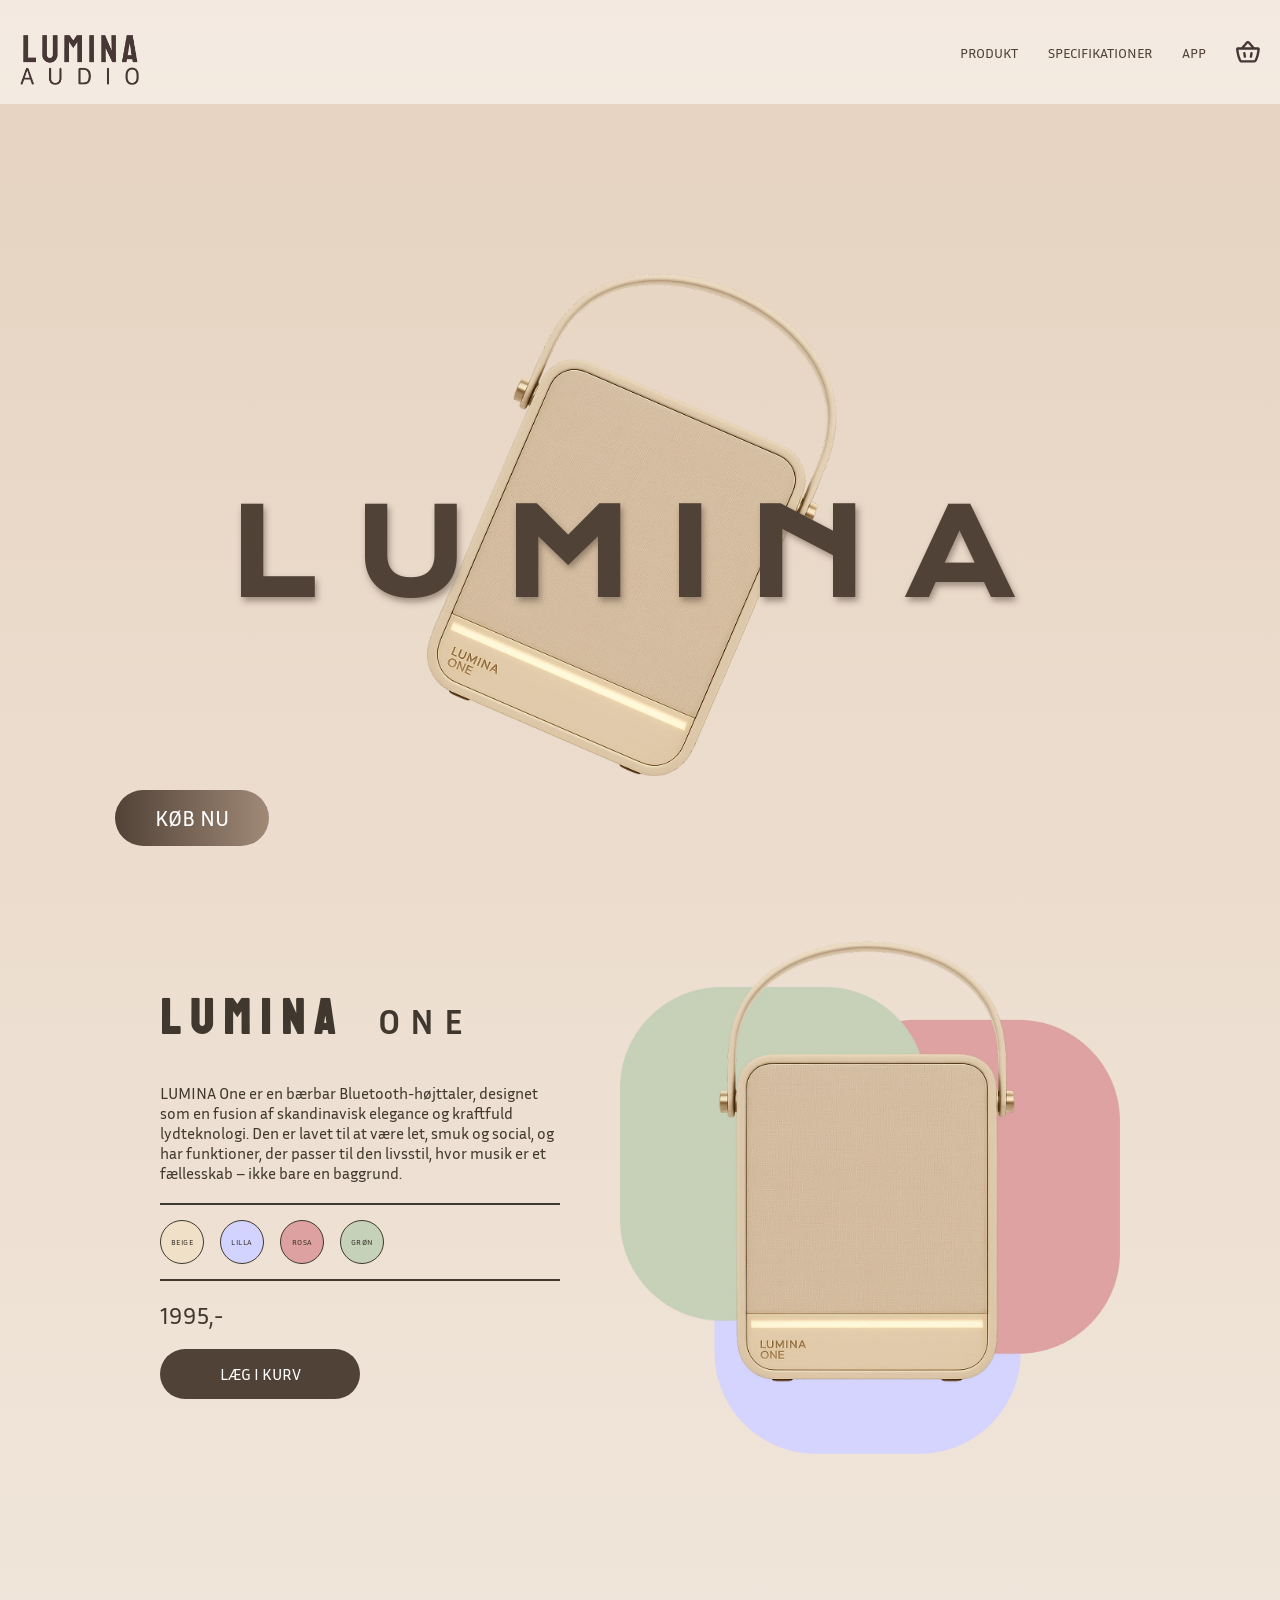
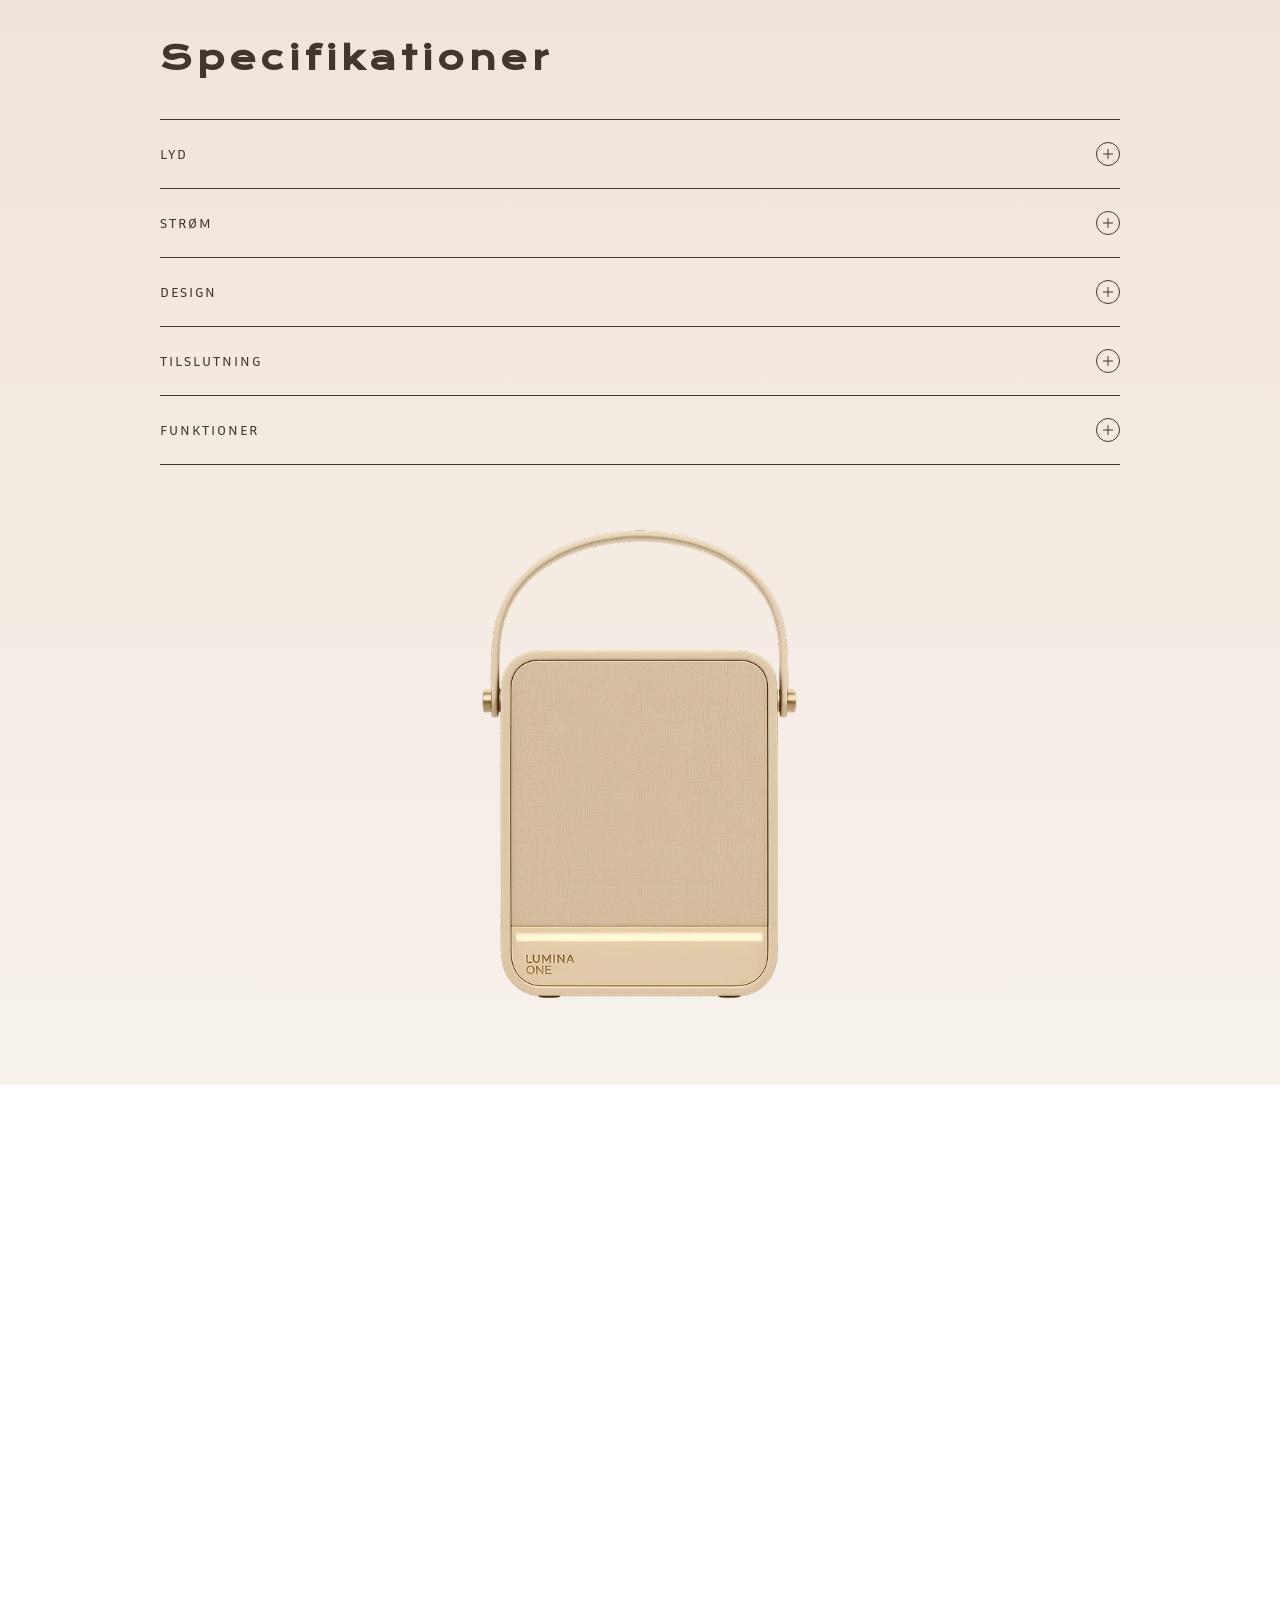
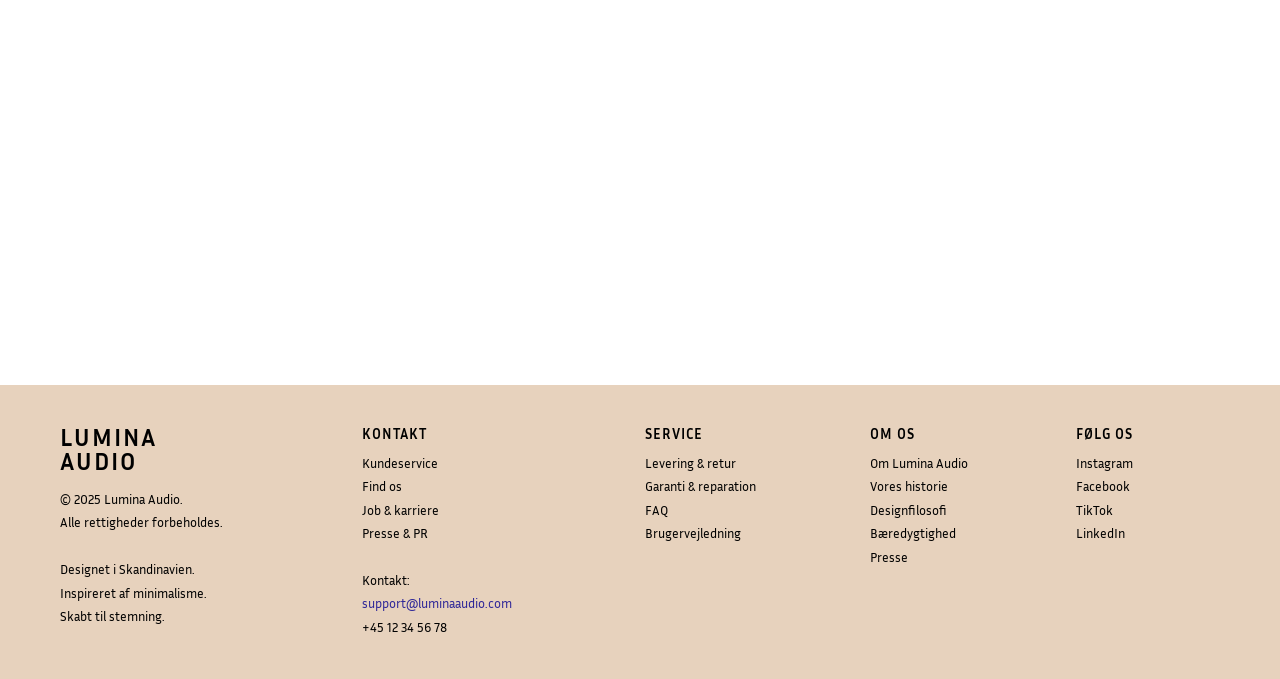
==== index.html @ e066d2d7 "JS tilføjet til specifikations siden, plus beskrivende kommentarer til felter og linjer" ====
<!doctype html>
<html lang="da">
  <head>
    <meta charset="UTF-8" />
    <meta name="viewport" content="width=device-width, initial-scale=1.0" />
    <title lang="en">Lumina Audio</title>
    <link rel="stylesheet" href="css/style.css" />
    <link rel="shortcut icon" href="img/favicon.ico" type="image/x-icon" />
  </head>
  <body>
    <!-- Hero section med navbar -->
    <section class="hero">
      <header>
        <nav class="navbar">
          <div class="logo">
            <a href="#hero"
              ><img
                src="img/lumina-logo.webp"
                alt="Lumina Audio logo"
                lang="en"
                class="logo-img"
            /></a>
          </div>

          <div class="nav-right">
            <ul class="nav-links" id="navLinks">
              <li class="nav-links-close">
                <button
                  class="close-menu"
                  id="closeMenuBtn"
                  type="button"
                  aria-label="Luk menu"
                >
                  <img src="img/back.svg" alt="" class="close-menu-icon" />
                </button>
              </li>
              <li><a href="#products">PRODUKT</a></li>
              <li><a href="#specs">SPECIFIKATIONER</a></li>
              <li><a href="#app">APP</a></li>
            </ul>

            <button
              class="burger"
              id="burgerBtn"
              type="button"
              aria-label="Åbn menu"
              aria-expanded="false"
              aria-controls="navLinks"
            >
              <img src="img/menu.svg" alt="" class="burger-icon" />
            </button>

            <img src="img/basket.svg" alt="Kurv" class="cart" />
          </div>

          <div class="nav-overlay" id="navOverlay" aria-hidden="true"></div>
        </nav>
      </header>

      <main class="hero-content">
        <figure class="hero-visual">
          <h1 class="hero-lumina-writing" lang="en">
            LUMINA
            <span class="sr-only" lang="da">– bærbar Bluetooth-højttaler fra Lumina Audio</span>
          </h1>
          <img
            src="img/hero-pic.webp"
            alt="Lumina One højtaler"
            class="hero-img"
          />
        </figure>
        <button type="button" class="buy-now-btn" id="buyNowBtn">KØB NU</button>
      </main>
    </section>

    <!-- Produkt sektion -->
    <section id="products" class="product">
      <article class="product-info">
        <h2 class="product-title" lang="en">LUMINA <span class="product-model">ONE</span></h2>

        <p class="product-description" id="productDescription">
          LUMINA One er en bærbar Bluetooth-højttaler, designet som en fusion af
          skandinavisk elegance og kraftfuld lydteknologi. Den er lavet til at
          være let, smuk og social, og har funktioner, der passer til den
          livsstil, hvor musik er et fællesskab – ikke bare en baggrund.
        </p>

        <button
          type="button"
          class="read-more"
          id="readMoreBtn"
          aria-expanded="false"
          aria-controls="productDescription"
        >
          <span class="read-more-text">Læs mere</span>
          <span class="read-more-icon" aria-hidden="true"></span>
        </button>

        <!-- FARVEVÆLGER MED STREGER -->
        <div class="color-selector">
          <ul class="colors">

            <li>
              <button type="button" class="color-swatch color-swatch--beige">Beige</button>
            </li>

            <li>
              <button type="button" class="color-swatch color-swatch--purple">Lilla</button>
            </li>

            <li>
              <button type="button" class="color-swatch color-swatch--rose">Rosa</button>
            </li>

            <li>
              <button type="button" class="color-swatch color-swatch--green">Grøn</button>
            </li>

          </ul>
        </div>
        <p class="price">1995,-</p>

        <button type="button" class="buy" id="addToCartBtn">LÆG I KURV</button>
      </article>

      <figure class="product-visual">
        <img src="img/product.webp" alt="Lumina One højtaler" class="product-image" />
      </figure>
    </section>

    
    <!-- Specifikationer -->
    <section class="specs" id="specs">
      <h2 class="specs-title">Specifikationer</h2>

      <div class="specs-list">
        <div class="specs-item">
          <button
            type="button"
            class="specs-toggle"
            id="specsToggleLyd"
            aria-expanded="false"
            aria-controls="specsPanelLyd"
          >
            LYD
            <span class="specs-icon" aria-hidden="true"></span>
          </button>
          <div
            class="specs-panel"
            id="specsPanelLyd"
            role="region"
            aria-labelledby="specsToggleLyd"
            hidden
          >
            <p>
              Op til 100 dB – nok til en strandfest eller park-picnic uden at
              være "for meget".
            </p>
          </div>
        </div>

        <div class="specs-item">
          <button
            type="button"
            class="specs-toggle"
            id="specsToggleStroem"
            aria-expanded="false"
            aria-controls="specsPanelStroem"
          >
            STRØM
            <span class="specs-icon" aria-hidden="true"></span>
          </button>
          <div
            class="specs-panel"
            id="specsPanelStroem"
            role="region"
            aria-labelledby="specsToggleStroem"
            hidden
          >
            <p>
              Op til 18 timers spilletid – genopladeligt batteri via USB-C.
            </p>
          </div>
        </div>

        <div class="specs-item">
          <button
            type="button"
            class="specs-toggle"
            id="specsToggleDesign"
            aria-expanded="false"
            aria-controls="specsPanelDesign"
          >
            DESIGN
            <span class="specs-icon" aria-hidden="true"></span>
          </button>
          <div
            class="specs-panel"
            id="specsPanelDesign"
            role="region"
            aria-labelledby="specsToggleDesign"
            hidden
          >
            <p>
              Vægt: kun 1,5 kg – nem at tage med i hånden eller i den
              medfølgende stof-<span lang="en">tote bag</span>.
            </p>
            <p>Design: bløde former, stofbeklædt front.</p>
            <p>
              Findes i farverne:
              <span lang="en">Moonlight White, Dusty Rose, Sage Green, Lavender Mist</span>.
            </p>
          </div>
        </div>

        <div class="specs-item">
          <button
            type="button"
            class="specs-toggle"
            id="specsToggleTilslutning"
            aria-expanded="false"
            aria-controls="specsPanelTilslutning"
          >
            TILSLUTNING
            <span class="specs-icon" aria-hidden="true"></span>
          </button>
          <div
            class="specs-panel"
            id="specsPanelTilslutning"
            role="region"
            aria-labelledby="specsToggleTilslutning"
            hidden
          >
            <p>
              Bluetooth 5.3, aux-indgang og mulighed for at parre til 3 andre
              <span lang="en">Lumina One</span>-enheder.
            </p>
          </div>
        </div>

        <div class="specs-item">
          <button
            type="button"
            class="specs-toggle"
            id="specsToggleFunktioner"
            aria-expanded="false"
            aria-controls="specsPanelFunktioner"
          >
            FUNKTIONER
            <span class="specs-icon" aria-hidden="true"></span>
          </button>
          <div
            class="specs-panel"
            id="specsPanelFunktioner"
            role="region"
            aria-labelledby="specsToggleFunktioner"
            hidden
          >
            <p>
              Lysstemning: integreret ambient-lys (kan tilpasses – fx
              <span lang="en">"chill", "party"</span> eller
              <span lang="en">"sunset" mode</span>). Subtile LED-lys der
              følger musikken.
            </p>
            <p>
              <span lang="en">Social Connect</span>: gør det nemt at "blende"
              din playliste med andres via app'en – perfekt til
              fællesfester.
            </p>
            <p>IPX5 vandafvisende – tåler lidt regn og pool-splash.</p>
          </div>
        </div>
      </div>

      <img
        src="img/lumina-speaker.webp"
        alt="Lumina One højtaler"
        class="specs-image"
      />
    </section>

    <!-- App -->
    <section class="app" id="app"></section>

    <!-- Footer -->
    <footer>
      <table>
        <tr>
          <td class="col">
            <h2 class="logo" lang="en">LUMINA<br />AUDIO</h2>
            <p>
              © 2025 Lumina Audio.<br />
              Alle rettigheder forbeholdes.<br /><br />
              Designet i Skandinavien.<br />
              Inspireret af minimalisme.<br />
              Skabt til stemning.
            </p>
          </td>
          <td class="col">
            <h3>KONTAKT</h3>
            <p>
              Kundeservice<br />
              Find os<br />
              Job & karriere<br />
              Presse & PR<br /><br />
              Kontakt:<br />
              <a href="mailto:support@luminaaudio.com" class="mail"
                >support@luminaaudio.com</a
              ><br />
              +45 12 34 56 78
            </p>
          </td>
          <td class="col">
            <h3>SERVICE</h3>
            <p>
              Levering & retur<br />
              Garanti & reparation<br />
              FAQ<br />
              Brugervejledning
            </p>
          </td>
          <td class="col">
            <h3>OM OS</h3>
            <p>
              Om Lumina Audio<br />
              Vores historie<br />
              Designfilosofi<br />
              Bæredygtighed<br />
              Presse
            </p>
          </td>
          <td class="col">
            <h3>FØLG OS</h3>
            <p>
              Instagram<br />
              Facebook<br />
              TikTok<br />
              LinkedIn
            </p>
          </td>
        </tr>
      </table>
    </footer>

    <script src="js/script.js"></script>
  </body>
</html>
---- css/style.css ----
/* ===== Fonts ===== */
@import url("https://fonts.googleapis.com/css2?family=Krona+One&display=swap");
@import url("https://fonts.googleapis.com/css2?family=Koulen&family=Krona+One&display=swap");
@import url("https://fonts.googleapis.com/css2?family=Inria+Sans:wght@300;400;700&display=swap");

/* ===== Reset ===== */
* {
  margin: 0;
  padding: 0;
  box-sizing: border-box;
}

html {
  scroll-behavior: smooth;
  overflow-x: hidden;
}

/* Skjuler indhold visuelt, men lader skærmlæsere stadig læse det op */
.sr-only {
  position: absolute;
  width: 1px;
  height: 1px;
  margin: -1px;
  padding: 0;
  overflow: hidden;
  clip: rect(0, 0, 0, 0);
  white-space: nowrap;
  border: 0;
}

/* ===== Variabler ===== */
:root {
  --farve1: #fef5ef;
  --farve2: #e1d3c2;
  --farve3: #f0e4d9;
  --font-farve: #514237;

  --logo-font: "Koulen", sans-serif;
  --overskrift-font: "Krona One", sans-serif;
  --brødtekst-font: "Inria Sans", sans-serif;
}

/* ===== Globalt ===== */
body {
  font-family: var(--brødtekst-font);
  background: linear-gradient(rgba(230, 211, 192, 1), white);
  color: var(--font-farve);
  overflow-x: hidden;
}

/* ===== Navbar ===== */
.navbar {
  width: 100%;
  padding: 15px 20px;
  display: flex;
  justify-content: space-between;
  align-items: center;
  position: fixed;
  top: 0;
  left: 0;
  z-index: 15;
  background: rgba(255, 255, 255, 0.5);
}

.logo {
  display: flex;
  flex-direction: column;
  line-height: 1;
}

.logo-img {
  width: 120px;
  height: auto;
  position: static;
}

.nav-right {
  display: flex;
  align-items: center;
  gap: 30px;
}

.nav-links {
  list-style: none;
  display: flex;
  gap: 30px;
  align-items: center;
}

.nav-links a {
  font-family: var(--brødtekst-font);
  font-size: 14px;
  text-decoration: none;
  color: var(--font-farve);
  transition: 0.3s ease;
}
.nav-links a:hover {
  color: #a08977;
}

.burger {
  display: none;
  align-items: center;
  justify-content: center;
  min-width: 44px;
  min-height: 44px;
  background: none;
  border: none;
  padding: 0;
  cursor: pointer;
}
.burger-icon {
  width: 24px;
  height: auto;
}

.nav-links-close {
  display: none;
}

.close-menu {
  display: flex;
  align-items: center;
  justify-content: center;
  min-width: 44px;
  min-height: 44px;
  margin-left: -10px;
  background: none;
  border: none;
  padding: 0;
  cursor: pointer;
}
.close-menu-icon {
  width: 22px;
  height: auto;
}

.nav-overlay {
  display: none;
}

.cart {
  width: 24px;
  height: auto;
  transition: 0.3s ease;
}
.cart:hover {
  transform: scale(1.1);
}

/* ===== Hero sektion ===== */
.hero-content {
  position: relative;
  display: flex;
  justify-content: center;
  align-items: center;
  min-height: 95vh;
  padding-top: 150px;
  text-align: center;
  z-index: 1;
}

.hero-lumina-writing {
  font-family: var(--overskrift-font);
  font-size: clamp(3rem, 9vw, 12rem);
  font-weight: 700;
  color: var(--font-farve);
  text-shadow: 0.02em 0.03em 0.06em rgba(81, 66, 55, 0.5);
  line-height: 1;
  position: absolute;
  top: 65%;
  left: 50%;
  transform: translate(-50%, -50%);
  letter-spacing: 0.36em;
  z-index: 20;
}

.hero-img {
  width: 500px;
  max-width: 90vw;
  height: auto;
  position: absolute;
  top: 60%;
  transform: translate(-50%, -50%);
  z-index: 0;
}

.buy-now-btn {
  position: absolute;
  bottom: 1%;
  left: 15%;
  transform: translateX(-50%);
  padding: 15px 40px;
  border: none;
  border-radius: 30px;
  background: linear-gradient(to right, #514237, #a08977);
  color: white;
  font-family: var(--brødtekst-font);
  font-size: 22px;
  cursor: pointer;
  transition: 0.3s ease;
}
.buy-now-btn:hover {
  transform: translateX(-50%) scale(1.05);
}

/* ===== Produkt sektion ===== */
.product {
  display: flex;
  align-items: center;
  justify-content: center;
  gap: 60px;
  padding: 60px 5%;
  margin: 0;
  position: relative;
  overflow: hidden;
}

.product-info {
  z-index: 10;
  width: 400px;
  flex-shrink: 0;
}

.product-title {
  font-size: 50px;
  font-family: var(--logo-font);
  color: #40382e;
  letter-spacing: 10px;
}
.product-model {
  margin-left: 10px;
  font-size: 35px;
  font-family: var(--brødtekst-font);
  letter-spacing: 10px;
}

.product-description {
  font-family: var(--brødtekst-font);
  font-size: 16px;
  color: #40382e;
  margin: 20px 0;
}

.read-more {
  display: none;
}

/* Farvevælger med streger */
.color-selector {
  border-top: 2px solid #40382e;
  border-bottom: 2px solid #40382e;
  padding: 15px 0;
  display: flex;
  align-items: center;
  gap: 1rem;
  margin: 20px 0;
  width: 100%;
}

.colors {
  display: flex;
  gap: 1rem;
  list-style: none;
  padding: 0;
  margin: 0;
}

.color-swatch {
  display: flex;
  align-items: center;
  justify-content: center;
  width: 44px;
  height: 44px;
  padding: 0;
  border: 1px solid #40382e;
  border-radius: 50%;
  background: none;
  font-family: var(--brødtekst-font);
  font-size: 8px;
  letter-spacing: 0.5px;
  text-transform: uppercase;
  text-align: center;
  line-height: 1;
  color: #40382e;
  cursor: pointer;
  transition: 0.3s ease;
}
.color-swatch:hover {
  transform: scale(1.2);
}

.color-swatch--beige {
  background-color: #f0e0c7;
}
.color-swatch--purple {
  background-color: #d3d3ff;
}
.color-swatch--rose {
  background-color: #dda1a1;
}
.color-swatch--green {
  background-color: #c5d1b9;
}

.price {
  margin: 20px 0;
  font-family: var(--brødtekst-font);
  font-size: 24px;
  color: #40382e;
}

/* Knap: LÆG I KURV */
.buy {
  display: inline-block;
  padding: 15px 40px;
  border: none;
  border-radius: 40px;
  background: var(--font-farve);
  color: white;
  font-family: var(--brødtekst-font);
  font-size: 16px;
  text-align: center;
  text-decoration: none;
  cursor: pointer;
  transition: 0.3s ease;
  width: 200px;
}
.buy:hover {
  transform: scale(1.05);
}

/* Produktbillede */
.product-visual {
  flex-shrink: 0;
}
.product-image {
  width: 500px;
  max-width: 40vw;
  height: auto;
}

/* ===== Specifikationer ===== */
.specs {
  min-height: 100vh;
  padding: 120px 24px 80px;
}

.specs-title {
  max-width: 960px;
  margin: 0 auto 40px;
  font-family: var(--overskrift-font);
  font-size: clamp(1.3rem, 5vw, 2rem);
  letter-spacing: 0.15em;
  color: #40382e;
}

.specs-list {
  max-width: 960px;
  margin: 0 auto;
}

.specs-item {
  border-bottom: 1px solid #40382e;
}
.specs-item:first-child {
  border-top: 1px solid #40382e;
}

.specs-toggle {
  display: flex;
  align-items: center;
  justify-content: space-between;
  width: 100%;
  padding: 22px 0;
  background: none;
  border: none;
  font-family: var(--brødtekst-font);
  font-size: 14px;
  letter-spacing: 2px;
  color: #40382e;
  text-align: left;
  cursor: pointer;
}

.specs-icon {
  position: relative;
  flex-shrink: 0;
  width: 24px;
  height: 24px;
  border: 1px solid #40382e;
  border-radius: 50%;
}
.specs-icon::before,
.specs-icon::after {
  content: "";
  position: absolute;
  top: 50%;
  left: 50%;
  background: #40382e;
  transition: transform 0.3s ease;
}
.specs-icon::before {
  width: 10px;
  height: 1px;
  transform: translate(-50%, -50%);
}
.specs-icon::after {
  width: 1px;
  height: 10px;
  transform: translate(-50%, -50%);
}
.specs-toggle[aria-expanded="true"] .specs-icon::after {
  transform: translate(-50%, -50%) rotate(90deg) scale(0);
}

.specs-panel {
  padding: 0 0 22px;
}
.specs-panel p {
  font-family: var(--brødtekst-font);
  font-size: 13px;
  letter-spacing: 0.5px;
  color: var(--font-farve);
  line-height: 1.6;
  margin-bottom: 12px;
}
.specs-panel p:last-child {
  margin-bottom: 0;
}

.specs-image {
  display: block;
  width: 320px;
  max-width: 80%;
  margin: 60px auto 0;
  height: auto;
}

.app {
  min-height: 100vh;
  background-size: contain;
  background-position: center;
  background-repeat: no-repeat;
  background-color: white;
}

/* ===== Footer ===== */
footer {
  background-color: #e7d2bd;
  padding: 40px 60px;
  min-height: 30vh;
  color: black;
  font-family: var(--brødtekst-font);
}
footer table {
  width: 100%;
  border-collapse: collapse;
}
footer .col {
  vertical-align: top;
  padding-right: 40px;
}
footer h2.logo {
  font-size: 24px;
  letter-spacing: 2px;
  margin-bottom: 15px;
}
footer h3 {
  font-size: 14px;
  margin-bottom: 10px;
  letter-spacing: 1px;
}
footer p {
  font-size: 13px;
  line-height: 1.8;
}
footer a {
  color: black;
  text-decoration: none;
}
footer a:hover {
  text-decoration: underline;
}
.mail {
  color: rgb(47, 39, 152);
}

/* ===== Responsivt: mobil (≤768px) ===== */
@media (max-width: 768px) {
  /* --- Navbar --- */
  .logo-img {
  width: 80px;
  height: auto;
  position: static;
  }
  .nav-right {
    gap: 16px;
  }

  .burger {
    display: flex;
  }

  .nav-links {
    position: fixed;
    top: 0;
    right: 0;
    flex-direction: column;
    align-items: flex-start;
    width: 70%;
    max-width: 300px;
    height: 100vh;
    padding: 100px 30px;
    gap: 24px;
    background: var(--farve3);
    box-shadow: -4px 0 20px rgba(0, 0, 0, 0.15);
    transform: translateX(100%);
    transition: transform 0.3s ease;
    z-index: 25;
  }
  .nav-links.open {
    transform: translateX(0);
  }

  .nav-links-close {
    display: flex;
    justify-content: flex-start;
    width: 100%;
    margin-bottom: 10px;
  }

  .nav-overlay {
    display: block;
    position: fixed;
    inset: 0;
    background: rgba(0, 0, 0, 0.4);
    opacity: 0;
    pointer-events: none;
    transition: opacity 0.3s ease;
    z-index: 24;
  }
  .nav-overlay.open {
    opacity: 1;
    pointer-events: auto;
  }

  /* --- Hero sektion --- */
  .hero-content {
    flex-direction: column;
    padding-top: 10px;
    gap: 20px;
  }

  .hero-visual {
    position: relative;
    width: 100%;
  }

  .hero-lumina-writing {
    position: absolute;
    top: 65%;
    left: 50%;
    transform: translate(-50%, -50%);
    font-size: clamp(2.5rem, 12vw, 4rem);
    letter-spacing: 0.25em;
    text-shadow: 0.02em 0.03em 0.06em rgba(81, 66, 55, 0.5);
    z-index: 20;
  }

  .hero-img {
    width: 90%;
    max-width: 300px;
    position: static;
    top: auto;
    left: auto;
    transform: none;
    margin-top: 20%;
    z-index: 0;
  }

  .buy-now-btn {
    position: static;
    transform: none;
    margin-top: 30px;
  }
  .buy-now-btn:hover {
    transform: scale(1.05);
  }

  /* --- Produkt sektion --- */
  .product {
    display: flex;
    flex-direction: column;
    gap: 0;
    height: auto;
    min-height: auto;
    padding: 100px 24px 30px;
    overflow: visible;
  }

  .product-info {
    display: contents;
  }

  .product-title {
    order: 1;
    font-size: 32px;
    text-align: center;
  }

  .product-description {
    order: 2;
    margin: 20px 0 10px;
    display: -webkit-box;
    -webkit-line-clamp: 2;
    line-clamp: 2;
    -webkit-box-orient: vertical;
    overflow: hidden;
  }
  .product-description.expanded {
    display: block;
    -webkit-line-clamp: unset;
    line-clamp: unset;
    overflow: visible;
  }

  .read-more {
    order: 3;
    display: inline-flex;
    align-items: center;
    gap: 6px;
    margin-bottom: 20px;
    background: none;
    border: none;
    padding: 0;
    font-family: var(--brødtekst-font);
    font-size: 14px;
    color: var(--font-farve);
    text-decoration: underline;
    cursor: pointer;
  }

  .color-selector {
    order: 5;
    gap: 1.25rem;
  }

  .colors {
    gap: 12px;
  }

  .price {
    order: 6;
    position: static;
    margin: 20px 0;
  }

  .buy {
    order: 7;
    position: static;
    transform: none;
    display: block;
    margin: 0 auto 24px;
  }
  .buy:hover {
    transform: scale(1.05);
  }

  .product-visual {
    order: 4;
    display: flex;
    justify-content: center;
    margin-bottom: 24px;
  }

  .product-image {
    width: 85%;
    max-width: 320px;
  }

  /* --- Specifikationer --- */
  .specs {
    padding-top: 90px;
  }
}
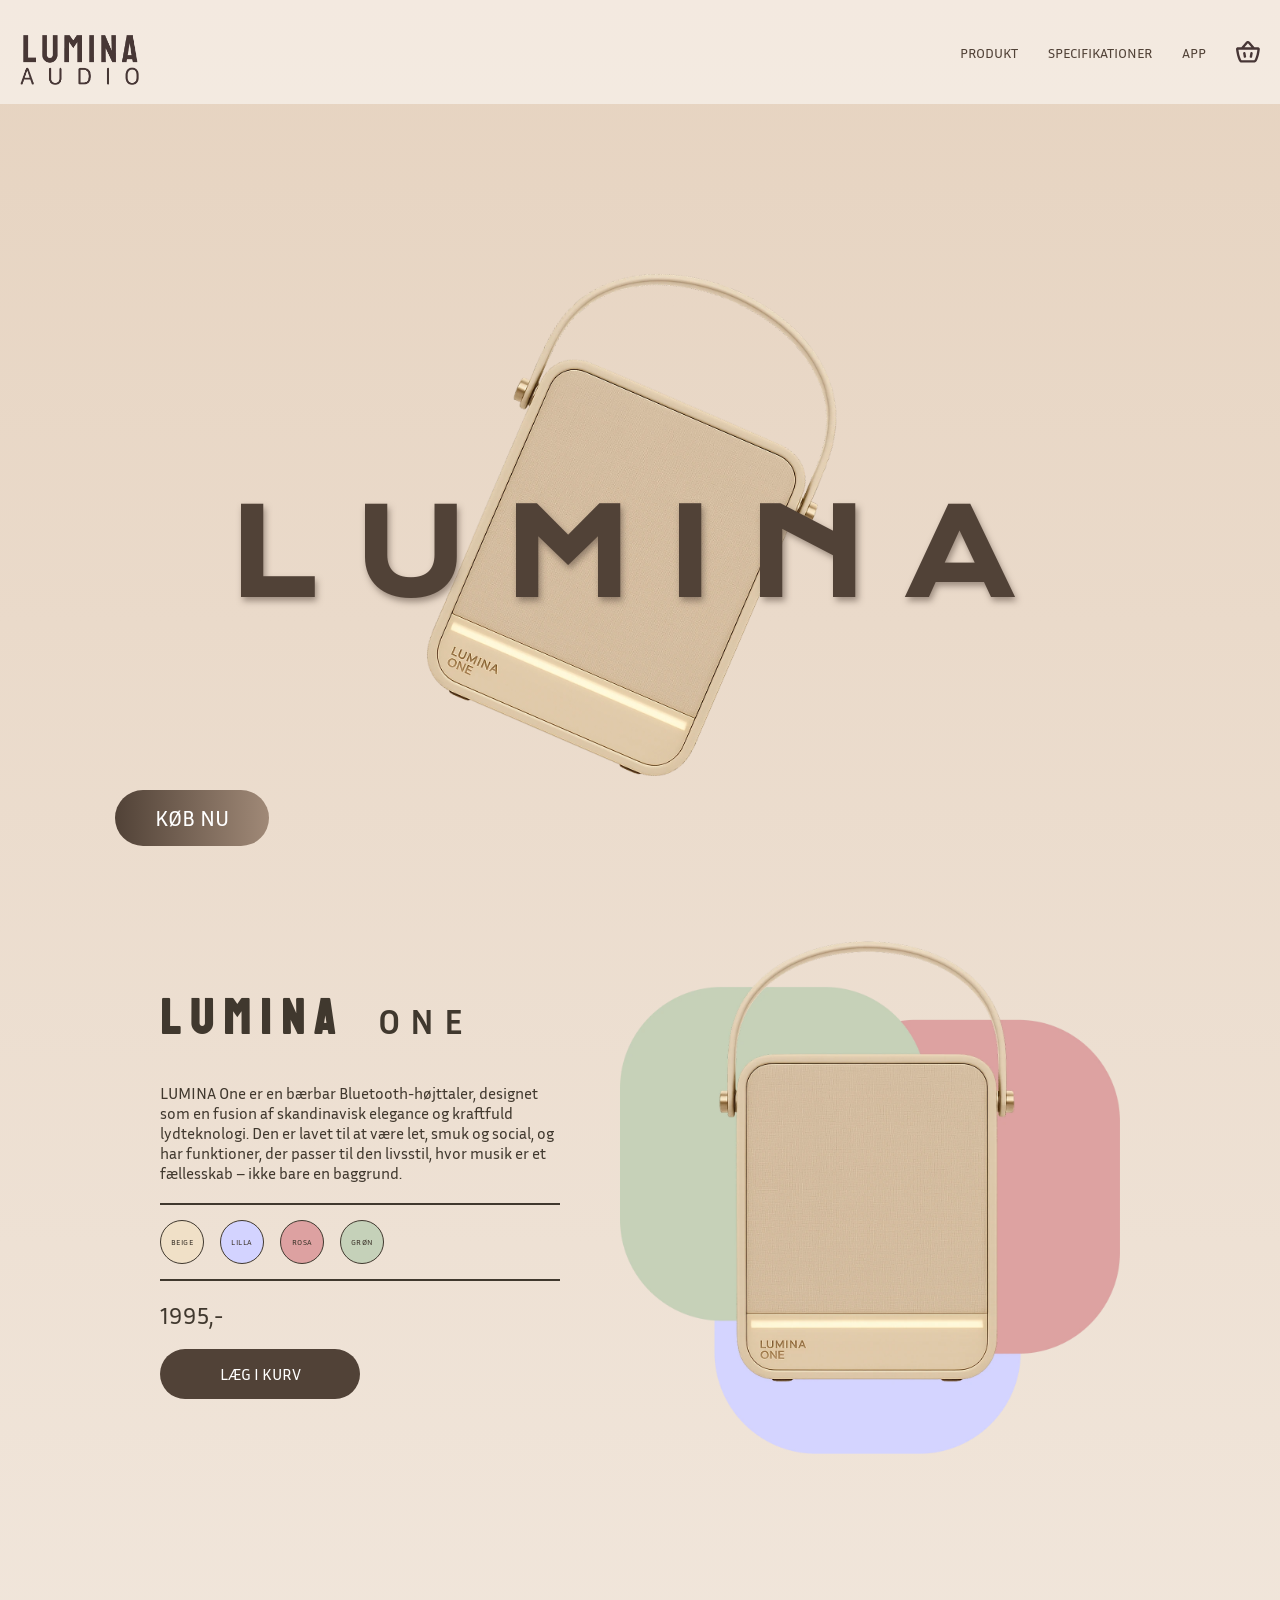
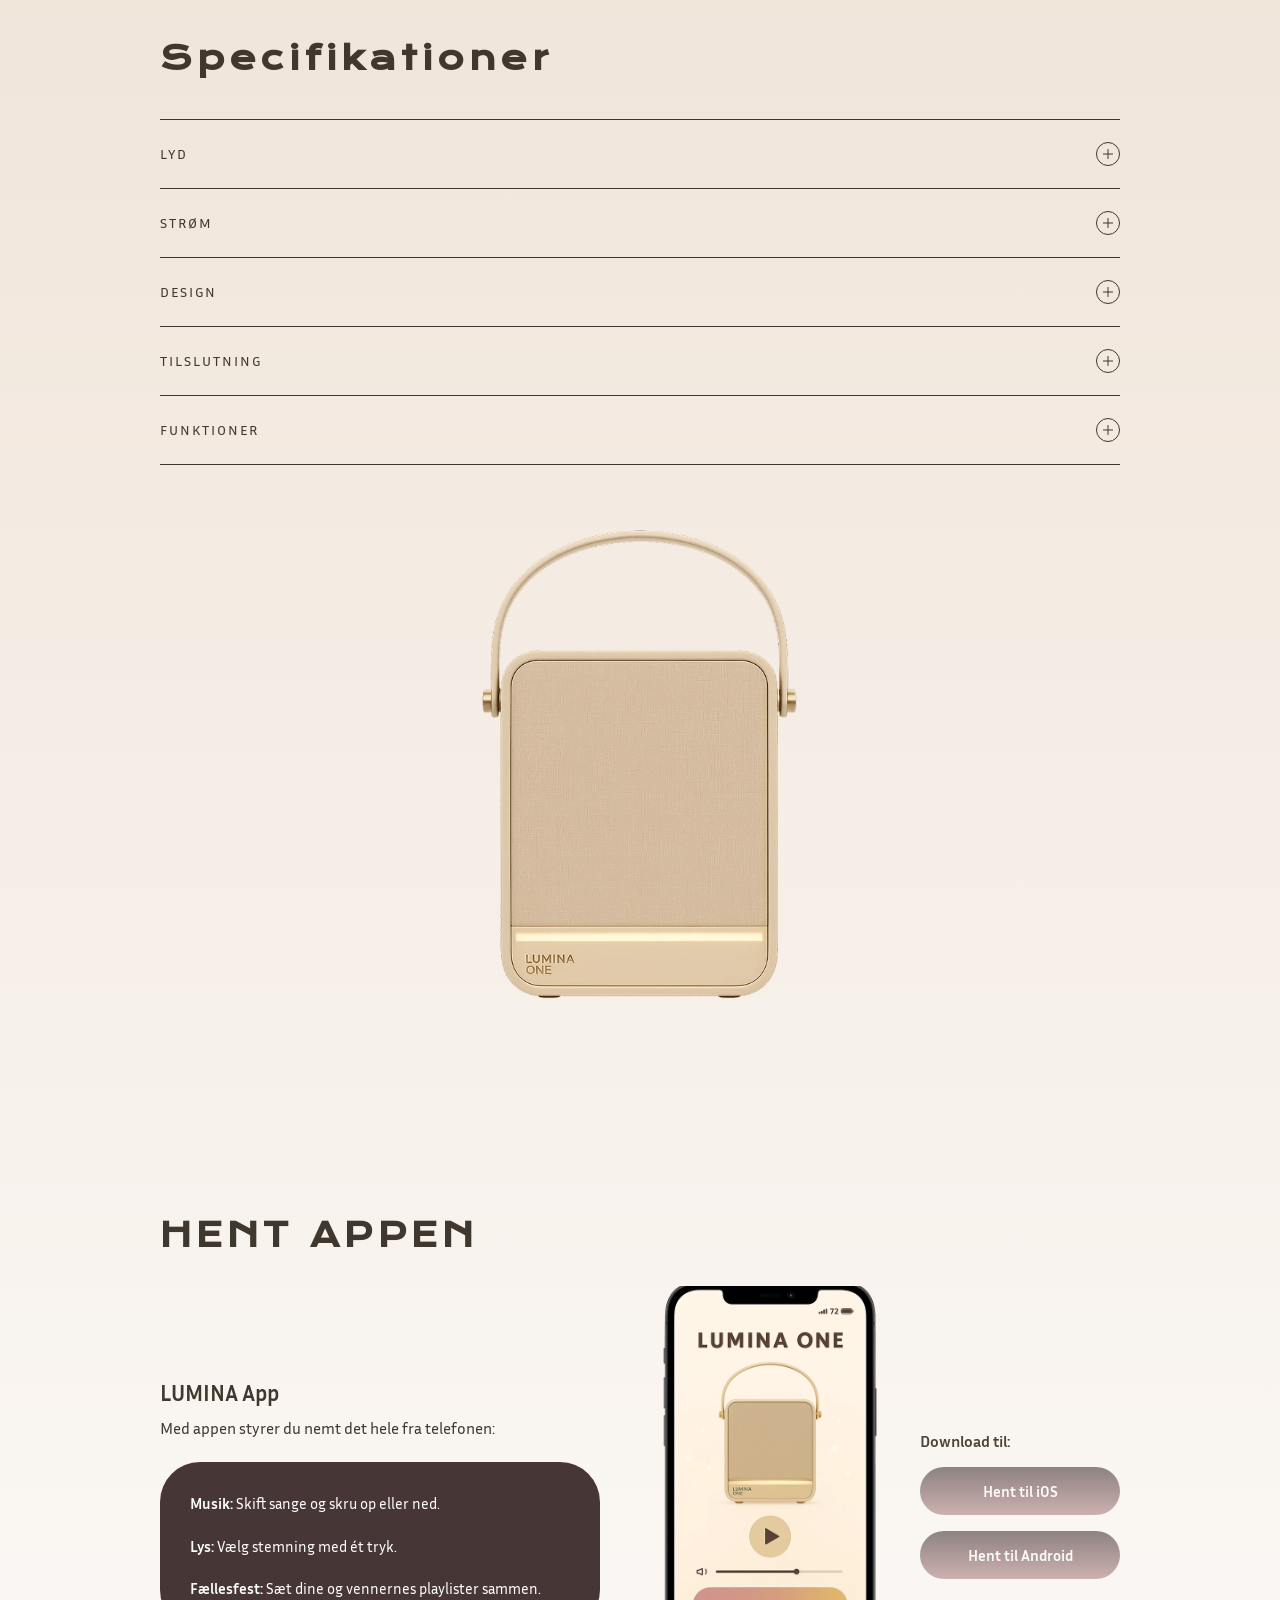
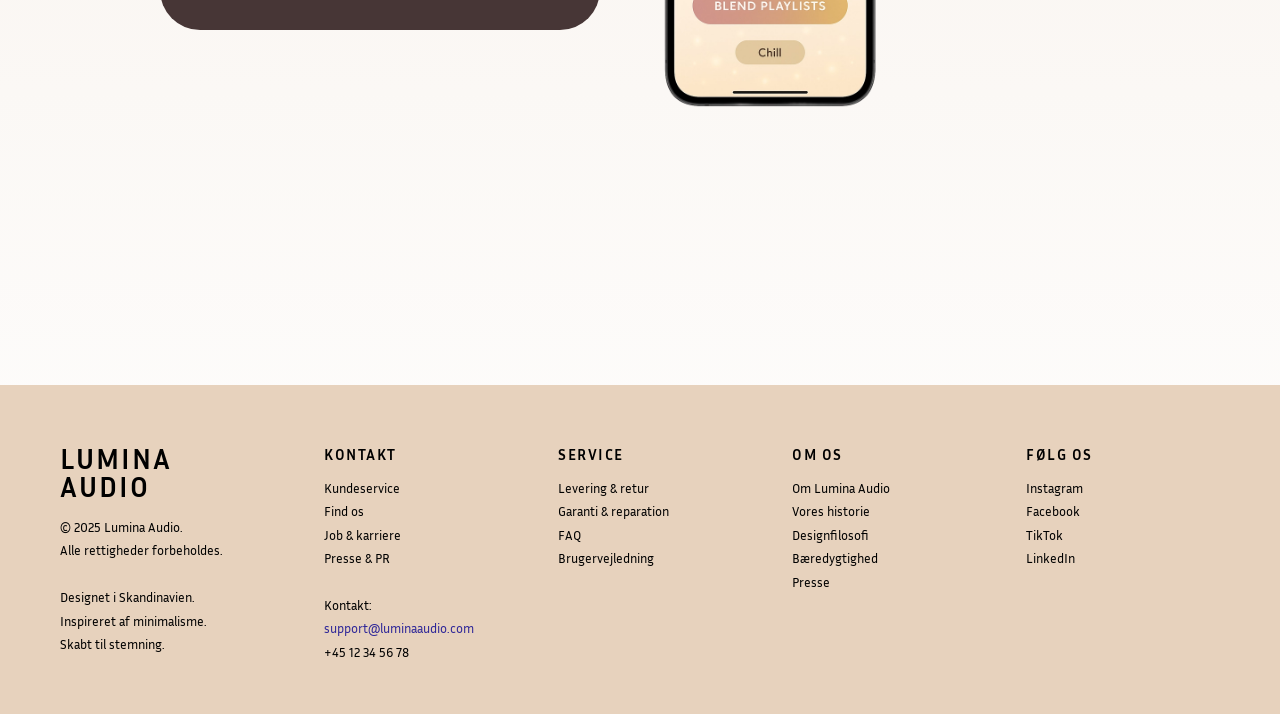
==== commit 63053de4: "Tilføjet App sektion og Footer optimering." ====
--- a/index.html
+++ b/index.html
@@ -4,6 +4,11 @@
     <meta charset="UTF-8" />
     <meta name="viewport" content="width=device-width, initial-scale=1.0" />
     <title lang="en">Lumina Audio</title>
+    <link rel="preconnect" href="https://fonts.googleapis.com" />
+    <link rel="preconnect" href="https://fonts.gstatic.com" crossorigin />
+    <link
+      href="https://fonts.googleapis.com/css2?family=Koulen&family=Krona+One&family=Inria+Sans:wght@300;400;700&display=swap"
+      rel="stylesheet"/>
     <link rel="stylesheet" href="css/style.css" />
     <link rel="shortcut icon" href="img/favicon.ico" type="image/x-icon" />
   </head>
@@ -61,11 +66,12 @@
         <figure class="hero-visual">
           <h1 class="hero-lumina-writing" lang="en">
             LUMINA
-            <span class="sr-only" lang="da">– bærbar Bluetooth-højttaler fra Lumina Audio</span>
+            <span class="sr-only" lang="da">– bærbar Bluetooth-højttaler fra <span lang="en">Lumina Audio</span></span>
           </h1>
           <img
             src="img/hero-pic.webp"
             alt="Lumina One højtaler"
+            lang="en"
             class="hero-img"
           />
         </figure>
@@ -79,7 +85,7 @@
         <h2 class="product-title" lang="en">LUMINA <span class="product-model">ONE</span></h2>
 
         <p class="product-description" id="productDescription">
-          LUMINA One er en bærbar Bluetooth-højttaler, designet som en fusion af
+          <span lang="en">LUMINA One</span> er en bærbar Bluetooth-højttaler, designet som en fusion af
           skandinavisk elegance og kraftfuld lydteknologi. Den er lavet til at
           være let, smuk og social, og har funktioner, der passer til den
           livsstil, hvor musik er et fællesskab – ikke bare en baggrund.
@@ -124,7 +130,7 @@
       </article>
 
       <figure class="product-visual">
-        <img src="img/product.webp" alt="Lumina One højtaler" class="product-image" />
+        <img src="img/product.webp" alt="Lumina One højtaler" lang="en" class="product-image" loading="lazy">
       </figure>
     </section>
 
@@ -275,29 +281,82 @@
       <img
         src="img/lumina-speaker.webp"
         alt="Lumina One højtaler"
+        lang="en"
         class="specs-image"
       />
     </section>
 
     <!-- App -->
-    <section class="app" id="app"></section>
+    <section class="app" id="app">
+      <h2 class="app-title">Hent appen</h2>
+
+      <div class="app-columns">
+        <div class="app-info">
+          <h3 class="app-subtitle" lang="en">LUMINA App</h3>
+          <p class="app-description">
+            Med appen styrer du nemt det hele fra telefonen:
+          </p>
+
+          <ul class="app-features">
+            <li><strong>Musik:</strong> Skift sange og skru op eller ned.</li>
+            <li><strong>Lys:</strong> Vælg stemning med ét tryk.</li>
+            <li>
+              <strong>Fællesfest:</strong> Sæt dine og vennernes playlister
+              sammen.
+            </li>
+          </ul>
+        </div>
+
+        <div class="app-showcase">
+          <figure class="app-visual">
+            <img
+              src="img/app-lumina.webp"
+              alt="Lumina-appen med afspilningsknap, lydstyrke og knapperne Blend Playlists og Chill"
+              class="app-image"
+            />
+          </figure>
+
+          <div class="app-download">
+            <p class="app-download-label">Download til:</p>
+            <a class="app-download-btn" aria-disabled="true" aria-label="Hent til iOS – knappen virker endnu ikke">Hent til <span lang="en">iOS</span></a>
+            <a class="app-download-btn" aria-disabled="true" aria-label="Hent til Android – knappen virker endnu ikke">Hent til <span lang="en">Android</span></a>
+          </div>
+        </div>
+      </div>
+    </section>
 
     <!-- Footer -->
     <footer>
-      <table>
-        <tr>
-          <td class="col">
-            <h2 class="logo" lang="en">LUMINA<br />AUDIO</h2>
-            <p>
-              © 2025 Lumina Audio.<br />
-              Alle rettigheder forbeholdes.<br /><br />
-              Designet i Skandinavien.<br />
-              Inspireret af minimalisme.<br />
-              Skabt til stemning.
-            </p>
-          </td>
-          <td class="col">
-            <h3>KONTAKT</h3>
+      <div class="footer-brand">
+        <h2 class="logo" lang="en">LUMINA<br />AUDIO</h2>
+        <p>
+          © 2025 <span lang="en">Lumina Audio</span>.<br />
+          Alle rettigheder forbeholdes.<br /><br />
+          Designet i Skandinavien.<br />
+          Inspireret af minimalisme.<br />
+          Skabt til stemning.
+        </p>
+      </div>
+
+      <div class="footer-columns">
+        <div class="footer-item">
+          <button
+            type="button"
+            class="footer-toggle"
+            id="footerToggleKontakt"
+            aria-expanded="false"
+            aria-controls="footerPanelKontakt"
+          >
+            Kontakt
+            <span class="footer-icon" aria-hidden="true"></span>
+          </button>
+          <div
+            class="footer-panel"
+            id="footerPanelKontakt"
+            role="region"
+            aria-labelledby="footerToggleKontakt"
+            hidden
+          >
             <p>
               Kundeservice<br />
               Find os<br />
@@ -309,37 +368,91 @@
               ><br />
               +45 12 34 56 78
             </p>
-          </td>
-          <td class="col">
-            <h3>SERVICE</h3>
+          </div>
+        </div>
+
+        <div class="footer-item">
+          <button
+            type="button"
+            class="footer-toggle"
+            id="footerToggleService"
+            aria-expanded="false"
+            aria-controls="footerPanelService"
+          >
+            Service
+            <span class="footer-icon" aria-hidden="true"></span>
+          </button>
+          <div
+            class="footer-panel"
+            id="footerPanelService"
+            role="region"
+            aria-labelledby="footerToggleService"
+            hidden
+          >
             <p>
               Levering & retur<br />
               Garanti & reparation<br />
               FAQ<br />
               Brugervejledning
             </p>
-          </td>
-          <td class="col">
-            <h3>OM OS</h3>
-            <p>
-              Om Lumina Audio<br />
+          </div>
+        </div>
+
+        <div class="footer-item">
+          <button
+            type="button"
+            class="footer-toggle"
+            id="footerToggleOmOs"
+            aria-expanded="false"
+            aria-controls="footerPanelOmOs"
+          >
+            Om Os
+            <span class="footer-icon" aria-hidden="true"></span>
+          </button>
+          <div
+            class="footer-panel"
+            id="footerPanelOmOs"
+            role="region"
+            aria-labelledby="footerToggleOmOs"
+            hidden
+          >
+            <p>
+              Om <span lang="en">Lumina Audio</span><br />
               Vores historie<br />
               Designfilosofi<br />
               Bæredygtighed<br />
               Presse
             </p>
-          </td>
-          <td class="col">
-            <h3>FØLG OS</h3>
+          </div>
+        </div>
+
+        <div class="footer-item">
+          <button
+            type="button"
+            class="footer-toggle"
+            id="footerToggleFoelgOs"
+            aria-expanded="false"
+            aria-controls="footerPanelFoelgOs"
+          >
+            Følg Os
+            <span class="footer-icon" aria-hidden="true"></span>
+          </button>
+          <div
+            class="footer-panel"
+            id="footerPanelFoelgOs"
+            role="region"
+            aria-labelledby="footerToggleFoelgOs"
+            hidden
+          >
             <p>
               Instagram<br />
               Facebook<br />
               TikTok<br />
               LinkedIn
             </p>
-          </td>
-        </tr>
-      </table>
+          </div>
+        </div>
+      </div>
     </footer>
 
     <script src="js/script.js"></script>
--- a/css/style.css
+++ b/css/style.css
@@ -1,8 +1,3 @@
-/* ===== Fonts ===== */
-@import url("https://fonts.googleapis.com/css2?family=Krona+One&display=swap");
-@import url("https://fonts.googleapis.com/css2?family=Koulen&family=Krona+One&display=swap");
-@import url("https://fonts.googleapis.com/css2?family=Inria+Sans:wght@300;400;700&display=swap");
-
 /* ===== Reset ===== */
 * {
   margin: 0;
@@ -15,7 +10,7 @@
   overflow-x: hidden;
 }
 
-/* Skjuler indhold visuelt, men lader skærmlæsere stadig læse det op */
+/* Skjuler indhold visuelt, men lader skærmlæsere stadig læse det op - f.eks brugt til h1*/
 .sr-only {
   position: absolute;
   width: 1px;
@@ -40,7 +35,8 @@
   --brødtekst-font: "Inria Sans", sans-serif;
 }
 
-/* ===== Globalt ===== */
+/* ===== Generalle stylings på Landing page ===== */
+
 body {
   font-family: var(--brødtekst-font);
   background: linear-gradient(rgba(230, 211, 192, 1), white);
@@ -49,6 +45,7 @@
 }
 
 /* ===== Navbar ===== */
+
 .navbar {
   width: 100%;
   padding: 15px 20px;
@@ -149,6 +146,7 @@
 }
 
 /* ===== Hero sektion ===== */
+
 .hero-content {
   position: relative;
   display: flex;
@@ -205,6 +203,7 @@
 }
 
 /* ===== Produkt sektion ===== */
+
 .product {
   display: flex;
   align-items: center;
@@ -247,6 +246,7 @@
 }
 
 /* Farvevælger med streger */
+
 .color-selector {
   border-top: 2px solid #40382e;
   border-bottom: 2px solid #40382e;
@@ -311,6 +311,7 @@
 }
 
 /* Knap: LÆG I KURV */
+
 .buy {
   display: inline-block;
   padding: 15px 40px;
@@ -331,6 +332,7 @@
 }
 
 /* Produktbillede */
+
 .product-visual {
   flex-shrink: 0;
 }
@@ -341,6 +343,7 @@
 }
 
 /* ===== Specifikationer ===== */
+
 .specs {
   min-height: 100vh;
   padding: 120px 24px 80px;
@@ -439,38 +442,143 @@
 
 .app {
   min-height: 100vh;
-  background-size: contain;
-  background-position: center;
-  background-repeat: no-repeat;
-  background-color: white;
+  padding: 130px 24px 80px;
+}
+
+.app-title {
+  max-width: 960px;
+  margin: 0 auto 30px;
+  font-family: var(--overskrift-font);
+  font-size: clamp(1.3rem, 5vw, 2rem);
+  letter-spacing: 0.15em;
+  text-transform: uppercase;
+  color: #40382e;
+}
+
+.app-columns {
+  display: flex;
+  align-items: center;
+  justify-content: space-between;
+  gap: 60px;
+  max-width: 960px;
+  margin: 0 auto;
+}
+
+.app-info {
+  flex: 1;
+}
+
+.app-subtitle {
+  font-family: var(--brødtekst-font);
+  font-size: 22px;
+  font-weight: 700;
+  color: #40382e;
+  margin-bottom: 12px;
+}
+
+.app-description {
+  font-family: var(--brødtekst-font);
+  font-size: 16px;
+  color: #40382e;
+  margin-bottom: 24px;
+}
+
+.app-features {
+  list-style: none;
+  padding: 30px;
+  border-radius: 40px;
+  background: #473636;
+  color: white;
+}
+.app-features li {
+  font-family: var(--brødtekst-font);
+  font-size: 15px;
+  line-height: 1.5;
+}
+.app-features li + li {
+  margin-top: 20px;
+}
+
+.app-showcase {
+  display: flex;
+  align-items: center;
+  gap: 40px;
+  flex-shrink: 0;
+}
+
+.app-visual {
+  flex-shrink: 0;
+}
+.app-image {
+  display: block;
+  width: 220px;
+  max-width: 30vw;
+  height: auto;
+}
+
+.app-download {
+  text-align: left;
+}
+.app-download-label {
+  font-family: var(--brødtekst-font);
+  font-weight: 700;
+  font-size: 16px;
+  color: var(--font-farve);
+  margin-bottom: 16px;
+}
+
+.app-download-btn {
+  display: block;
+  width: 200px;
+  margin: 0 0 16px;
+  padding: 15px 20px;
+  border: none;
+  border-radius: 40px;
+  background: linear-gradient(to bottom, #473636, #AD8484);
+  color: white;
+  font-family: var(--brødtekst-font);
+  font-weight: 700;
+  font-size: 15px;
+  text-align: center;
+  text-decoration: none;
+  transition: 0.3s ease;
+}
+.app-download-btn:hover {
+  transform: scale(1.05);
+}
+.app-download-btn:last-child {
+  margin-bottom: 0;
+}
+
+/* Rammer kun de to knapper, der har aria-disabled="true" sat i HTML'en
+   (dem der endnu ikke virker) - resten af knapperne er upåvirket.
+   Se W3Schools: https://www.w3schools.com/css/css_attribute_selectors.asp */
+.app-download-btn[aria-disabled="true"] {
+  opacity: 0.6; /* dæmper knappen, så den ser inaktiv ud */
+  cursor: not-allowed; /* viser "forbudt"-cursor ved museover */
+}
+.app-download-btn[aria-disabled="true"]:hover {
+  transform: none; /* fjerner hover-forstørrelsen for de deaktiverede knapper */
 }
 
 /* ===== Footer ===== */
+
 footer {
   background-color: #e7d2bd;
-  padding: 40px 60px;
-  min-height: 30vh;
+  padding: 40px 24px;
   color: black;
   font-family: var(--brødtekst-font);
 }
-footer table {
-  width: 100%;
-  border-collapse: collapse;
-}
-footer .col {
-  vertical-align: top;
-  padding-right: 40px;
+
+.footer-brand {
+  text-align: center;
+  margin-bottom: 40px;
 }
 footer h2.logo {
   font-size: 24px;
   letter-spacing: 2px;
   margin-bottom: 15px;
 }
-footer h3 {
-  font-size: 14px;
-  margin-bottom: 10px;
-  letter-spacing: 1px;
-}
 footer p {
   font-size: 13px;
   line-height: 1.8;
@@ -486,8 +594,109 @@
   color: rgb(47, 39, 152);
 }
 
+.footer-columns {
+  display: flex;
+  flex-direction: column;
+}
+
+.footer-item {
+  border-top: 1px solid #40382e;
+}
+.footer-item:last-child {
+  border-bottom: 1px solid #40382e;
+}
+
+.footer-toggle {
+  display: flex;
+  align-items: center;
+  justify-content: space-between;
+  width: 100%;
+  padding: 16px 0;
+  background: none;
+  border: none;
+  font-family: var(--brødtekst-font);
+  font-size: 15px;
+  font-weight: 700;
+  color: black;
+  text-align: left;
+  cursor: pointer;
+}
+
+.footer-icon {
+  flex-shrink: 0;
+  width: 10px;
+  height: 10px;
+  border-right: 2px solid black;
+  border-bottom: 2px solid black;
+  transform: rotate(45deg);
+  margin-top: -4px;
+  transition: transform 0.3s ease;
+}
+.footer-toggle[aria-expanded="true"] .footer-icon {
+  transform: rotate(225deg);
+  margin-top: 4px;
+}
+
+.footer-panel {
+  padding-bottom: 16px;
+}
+
+/* ===== Responsivt: desktop (≥769px) ===== */
+@media (min-width: 769px) {
+  footer {
+    display: flex;
+    align-items: flex-start;
+    gap: 40px;
+    padding: 60px 60px 50px;
+  }
+
+  .footer-brand {
+    flex: 1;
+    text-align: left;
+    margin-bottom: 0;
+  }
+  .footer-brand .logo {
+    font-size: 28px;
+  }
+
+  .footer-columns {
+    flex: 4;
+    flex-direction: row;
+    justify-content: space-between;
+    gap: 40px;
+  }
+
+  .footer-item {
+    flex: 1;
+    border: none;
+  }
+  .footer-item:last-child {
+    border-bottom: none;
+  }
+
+  .footer-toggle {
+    padding: 0;
+    margin-bottom: 14px;
+    font-size: 15px;
+    letter-spacing: 1.5px;
+    text-transform: uppercase;
+    cursor: default;
+  }
+
+  .footer-icon {
+    display: none;
+  }
+
+  .footer-panel {
+    display: block;
+    padding-bottom: 0;
+  }
+}
+
 /* ===== Responsivt: mobil (≤768px) ===== */
+
 @media (max-width: 768px) {
+
   /* --- Navbar --- */
   .logo-img {
   width: 80px;
@@ -546,6 +755,7 @@
   }
 
   /* --- Hero sektion --- */
+
   .hero-content {
     flex-direction: column;
     padding-top: 10px;
@@ -589,6 +799,7 @@
   }
 
   /* --- Produkt sektion --- */
+
   .product {
     display: flex;
     flex-direction: column;
@@ -682,5 +893,50 @@
   /* --- Specifikationer --- */
   .specs {
     padding-top: 90px;
-  }
-}
+    padding-bottom: 40px;
+  }
+
+  /* --- App --- */
+  .app {
+    padding-top: 90px;
+  }
+
+  .app-columns {
+    display: block;
+    max-width: none;
+  }
+
+  .app-info {
+    margin-bottom: 40px;
+  }
+
+  .app-features li {
+    position: relative;
+    padding-left: 18px;
+  }
+  .app-features li::before {
+    content: "·";
+    position: absolute;
+    left: 0;
+    font-weight: 700;
+  }
+
+  .app-showcase {
+    justify-content: center;
+    gap: 24px;
+    max-width: 960px;
+    margin: 0 auto;
+  }
+
+  .app-image {
+    width: 150px;
+    max-width: 40vw;
+  }
+
+  .app-download-btn {
+    width: 140px;
+    padding: 12px 14px;
+    font-size: 13px;
+    margin: 0 0 12px;
+  }
+}
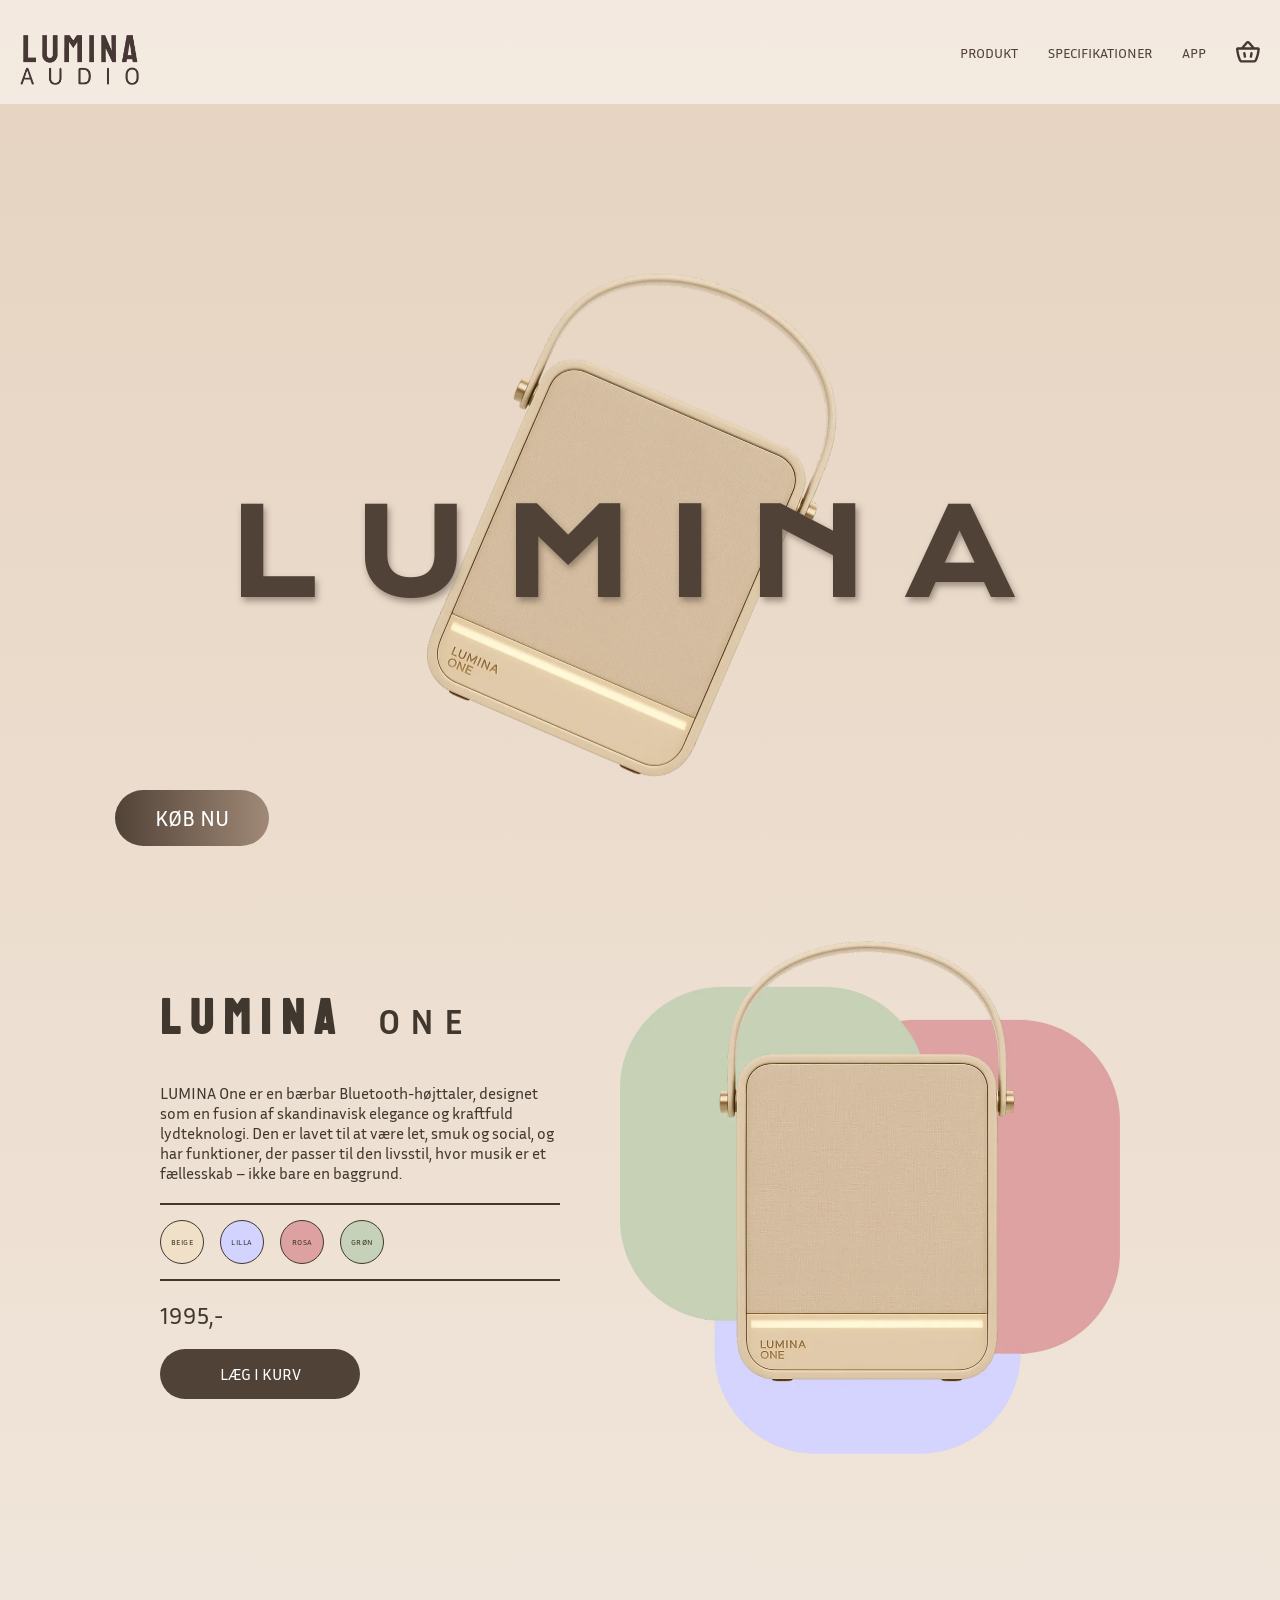
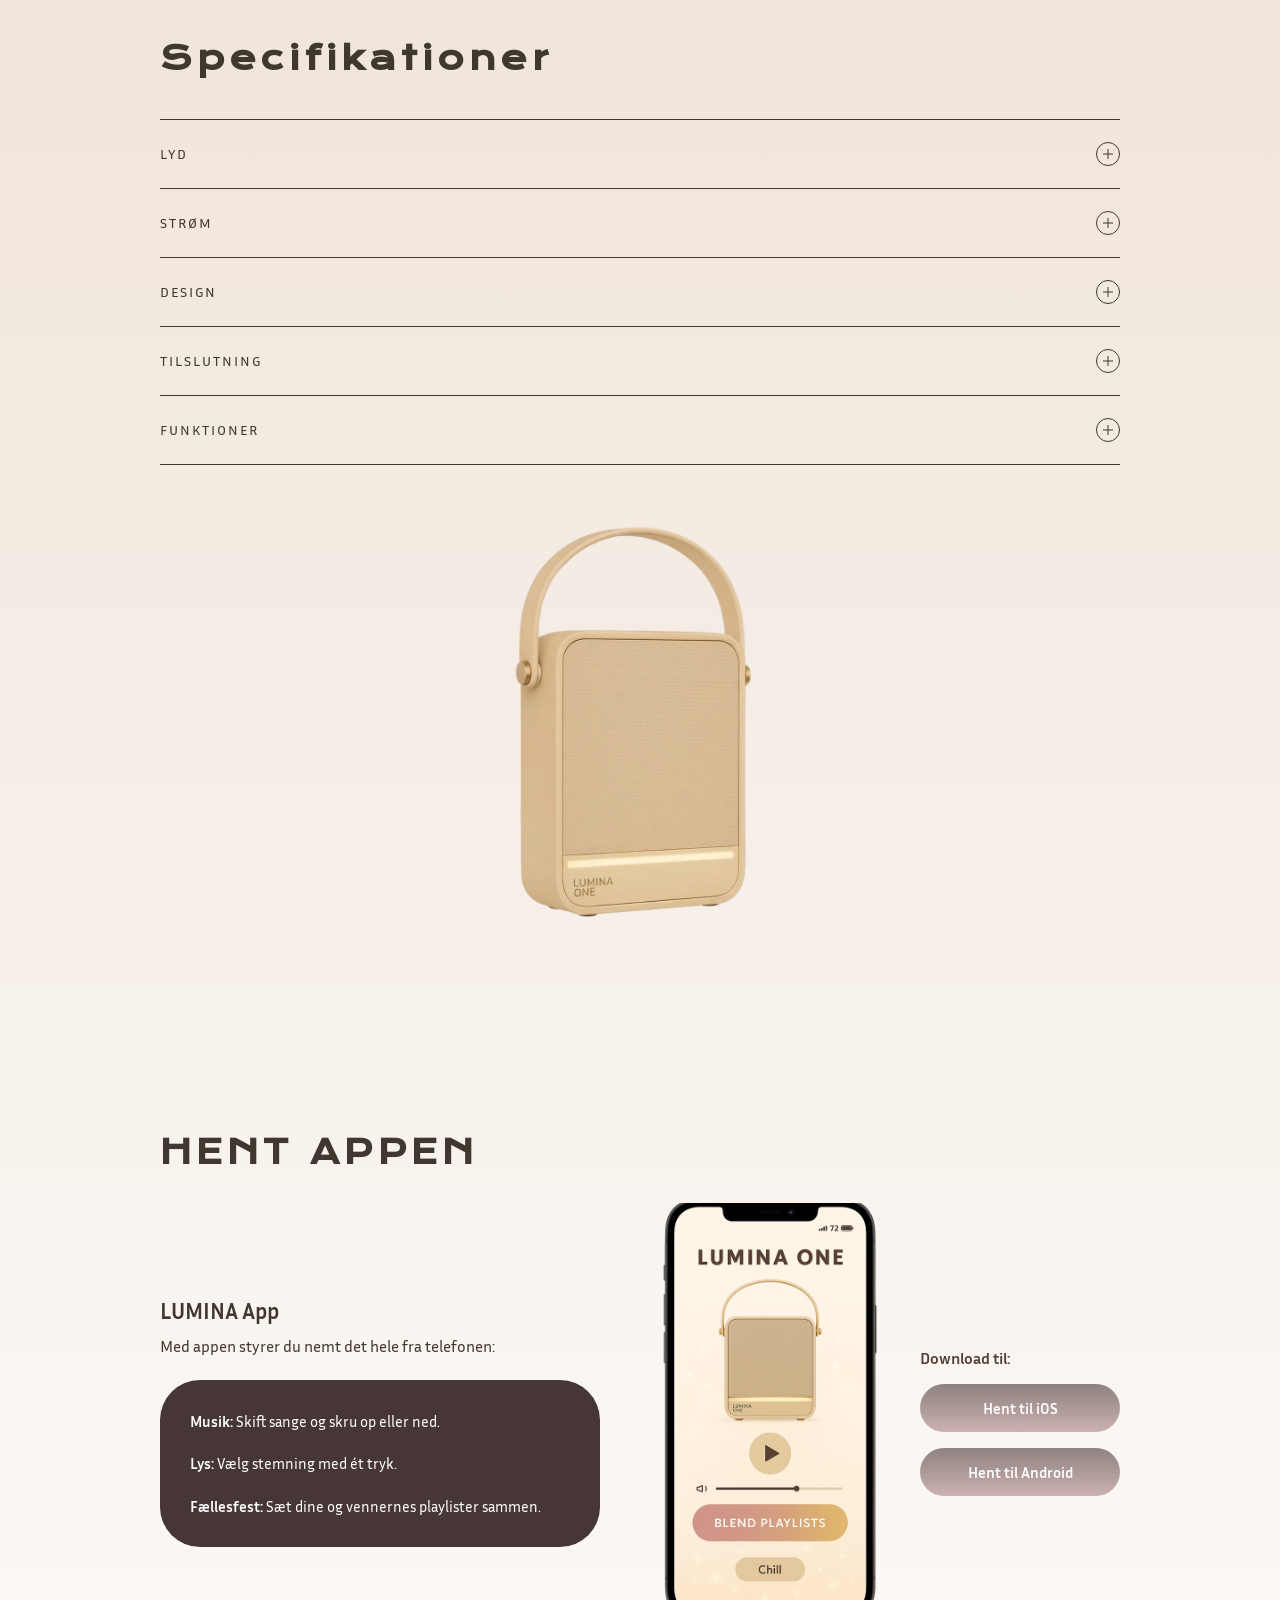
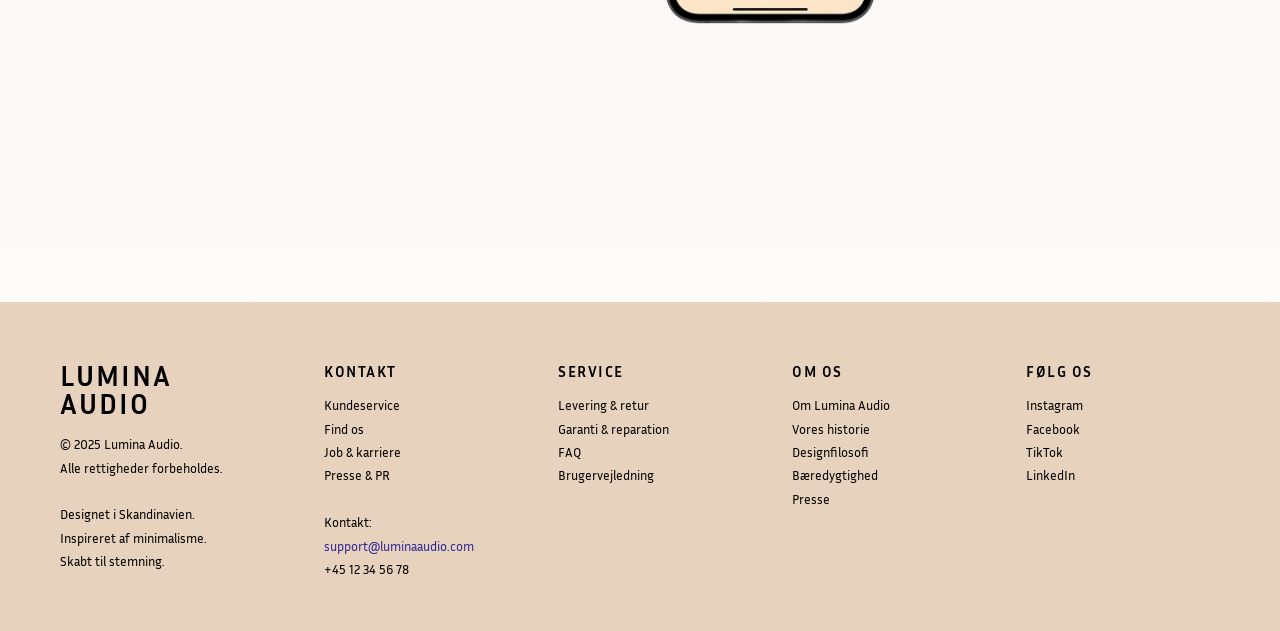
==== commit 21dfd72c: "Lighthouse - rettelser med billeder og kode. Jeg kørte siden gennem Google Lighthouse, og der var no" ====
--- a/index.html
+++ b/index.html
@@ -4,8 +4,10 @@
     <meta charset="UTF-8" />
     <meta name="viewport" content="width=device-width, initial-scale=1.0" />
     <title lang="en">Lumina Audio</title>
+    <!-- preconnect til font-domænerne, så de er klar til brug -->
     <link rel="preconnect" href="https://fonts.googleapis.com" />
     <link rel="preconnect" href="https://fonts.gstatic.com" crossorigin />
+    <!-- googleapis = css, gstatic = selve font-filerne -->
     <link
       href="https://fonts.googleapis.com/css2?family=Koulen&family=Krona+One&family=Inria+Sans:wght@300;400;700&display=swap"
       rel="stylesheet"/>
@@ -18,13 +20,14 @@
       <header>
         <nav class="navbar">
           <div class="logo">
-            <a href="#hero"
-              ><img
+            <!-- width/height ≠ vist størrelse, css styrer stadig styling, det er bare så siden ikke hopper mens billedet loader -->
+            <a href="#hero"><img
                 src="img/lumina-logo.webp"
                 alt="Lumina Audio logo"
                 lang="en"
-                class="logo-img"
-            /></a>
+                width="459"
+                height="274"
+                class="logo-img"></a>
           </div>
 
           <div class="nav-right">
@@ -36,7 +39,7 @@
                   type="button"
                   aria-label="Luk menu"
                 >
-                  <img src="img/back.svg" alt="" class="close-menu-icon" />
+                  <img src="img/back.svg" alt="" width="44" height="44" class="close-menu-icon" />
                 </button>
               </li>
               <li><a href="#products">PRODUKT</a></li>
@@ -52,10 +55,10 @@
               aria-expanded="false"
               aria-controls="navLinks"
             >
-              <img src="img/menu.svg" alt="" class="burger-icon" />
+              <img src="img/menu.svg" alt="" width="35" height="35" class="burger-icon" />
             </button>
 
-            <img src="img/basket.svg" alt="Kurv" class="cart" />
+            <img src="img/basket.svg" alt="Kurv" width="33" height="31" class="cart" />
           </div>
 
           <div class="nav-overlay" id="navOverlay" aria-hidden="true"></div>
@@ -68,11 +71,15 @@
             LUMINA
             <span class="sr-only" lang="da">– bærbar Bluetooth-højttaler fra <span lang="en">Lumina Audio</span></span>
           </h1>
+          <!-- LCP-billedet - fetchpriority=high henter den først -->
           <img
             src="img/hero-pic.webp"
             alt="Lumina One højtaler"
             lang="en"
             class="hero-img"
+            width="1000"
+            height="1173"
+            fetchpriority="high"
           />
         </figure>
         <button type="button" class="buy-now-btn" id="buyNowBtn">KØB NU</button>
@@ -130,7 +137,7 @@
       </article>
 
       <figure class="product-visual">
-        <img src="img/product.webp" alt="Lumina One højtaler" lang="en" class="product-image" loading="lazy">
+        <img src="img/product.webp" alt="Lumina One højtaler" lang="en" class="product-image" width="1000" height="1077" loading="lazy">
       </figure>
     </section>
 
@@ -279,9 +286,12 @@
       </div>
 
       <img
-        src="img/lumina-speaker.webp"
+        src="img/3d-pic-speaker.webp"
         alt="Lumina One højtaler"
         lang="en"
+        width="700"
+        height="870"
+        loading="lazy"
         class="specs-image"
       />
     </section>
@@ -312,6 +322,9 @@
             <img
               src="img/app-lumina.webp"
               alt="Lumina-appen med afspilningsknap, lydstyrke og knapperne Blend Playlists og Chill"
+              width="494"
+              height="984"
+              loading="lazy"
               class="app-image"
             />
           </figure>
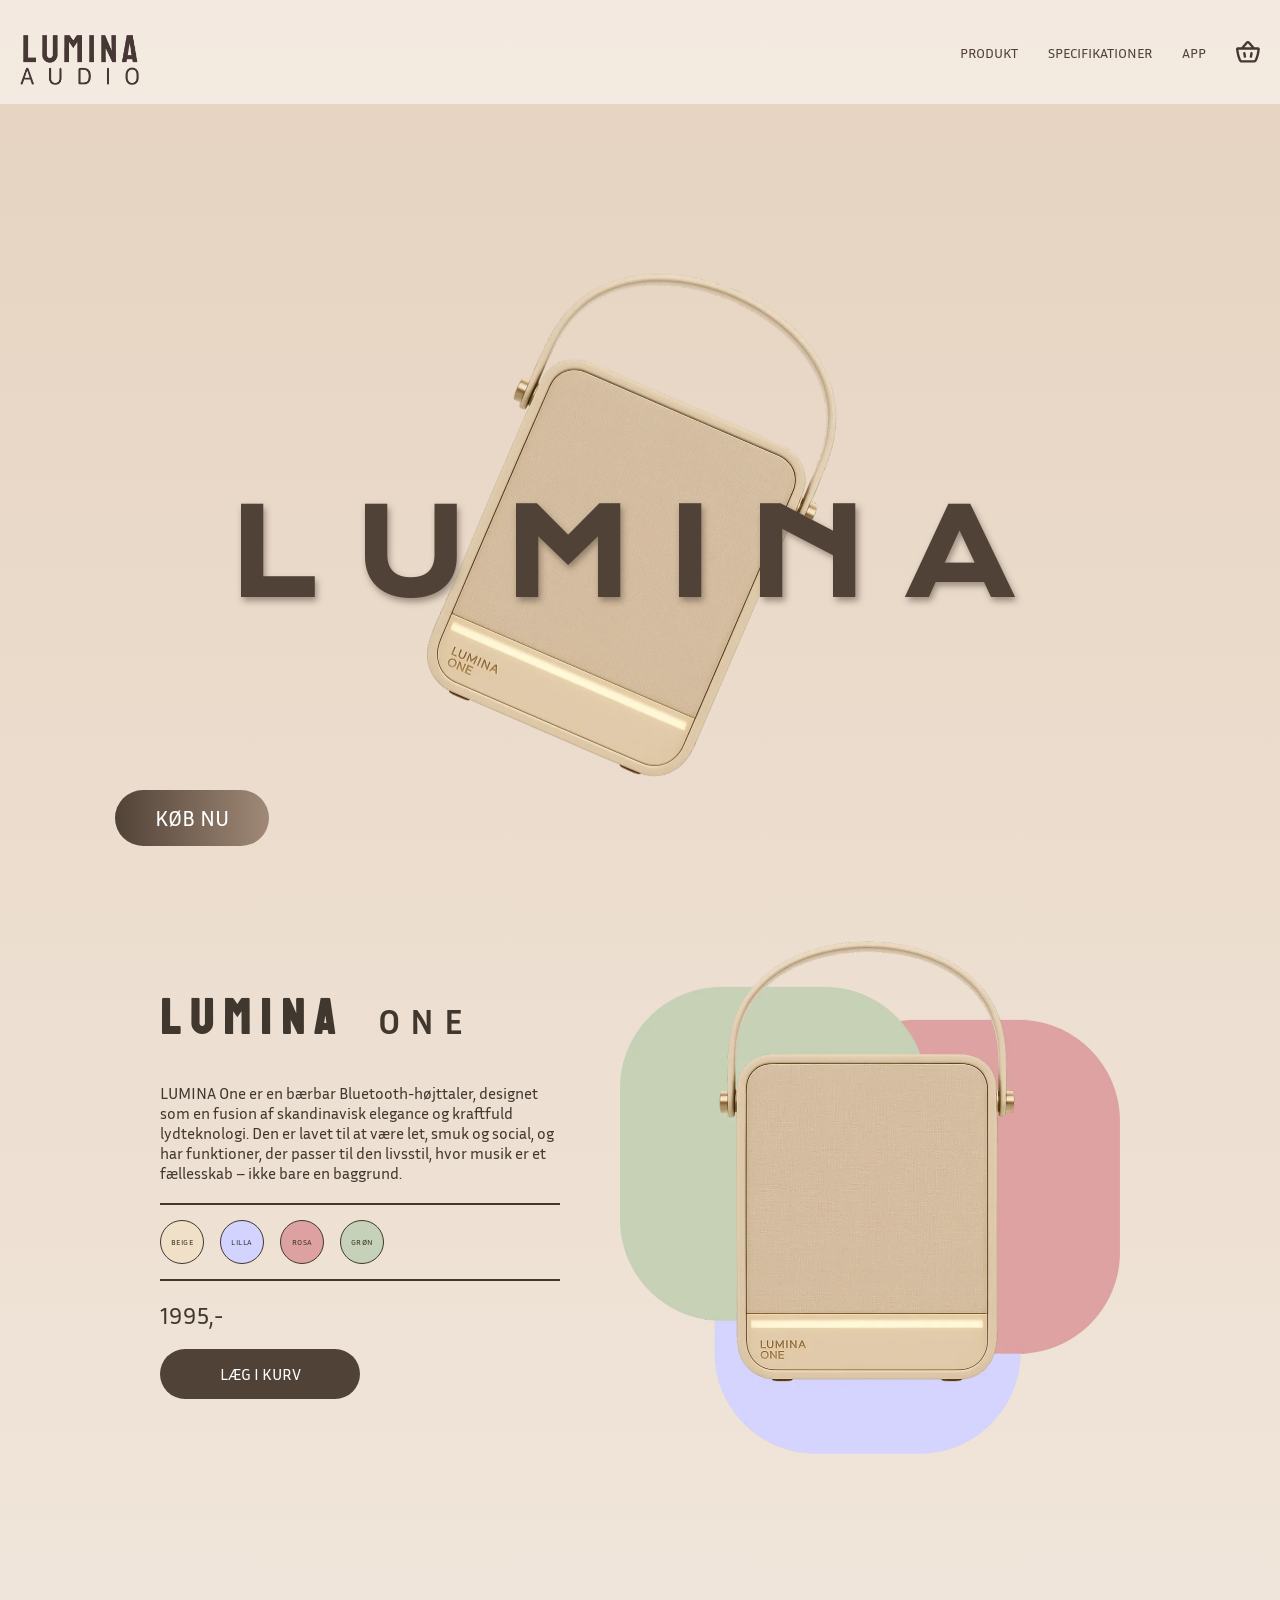
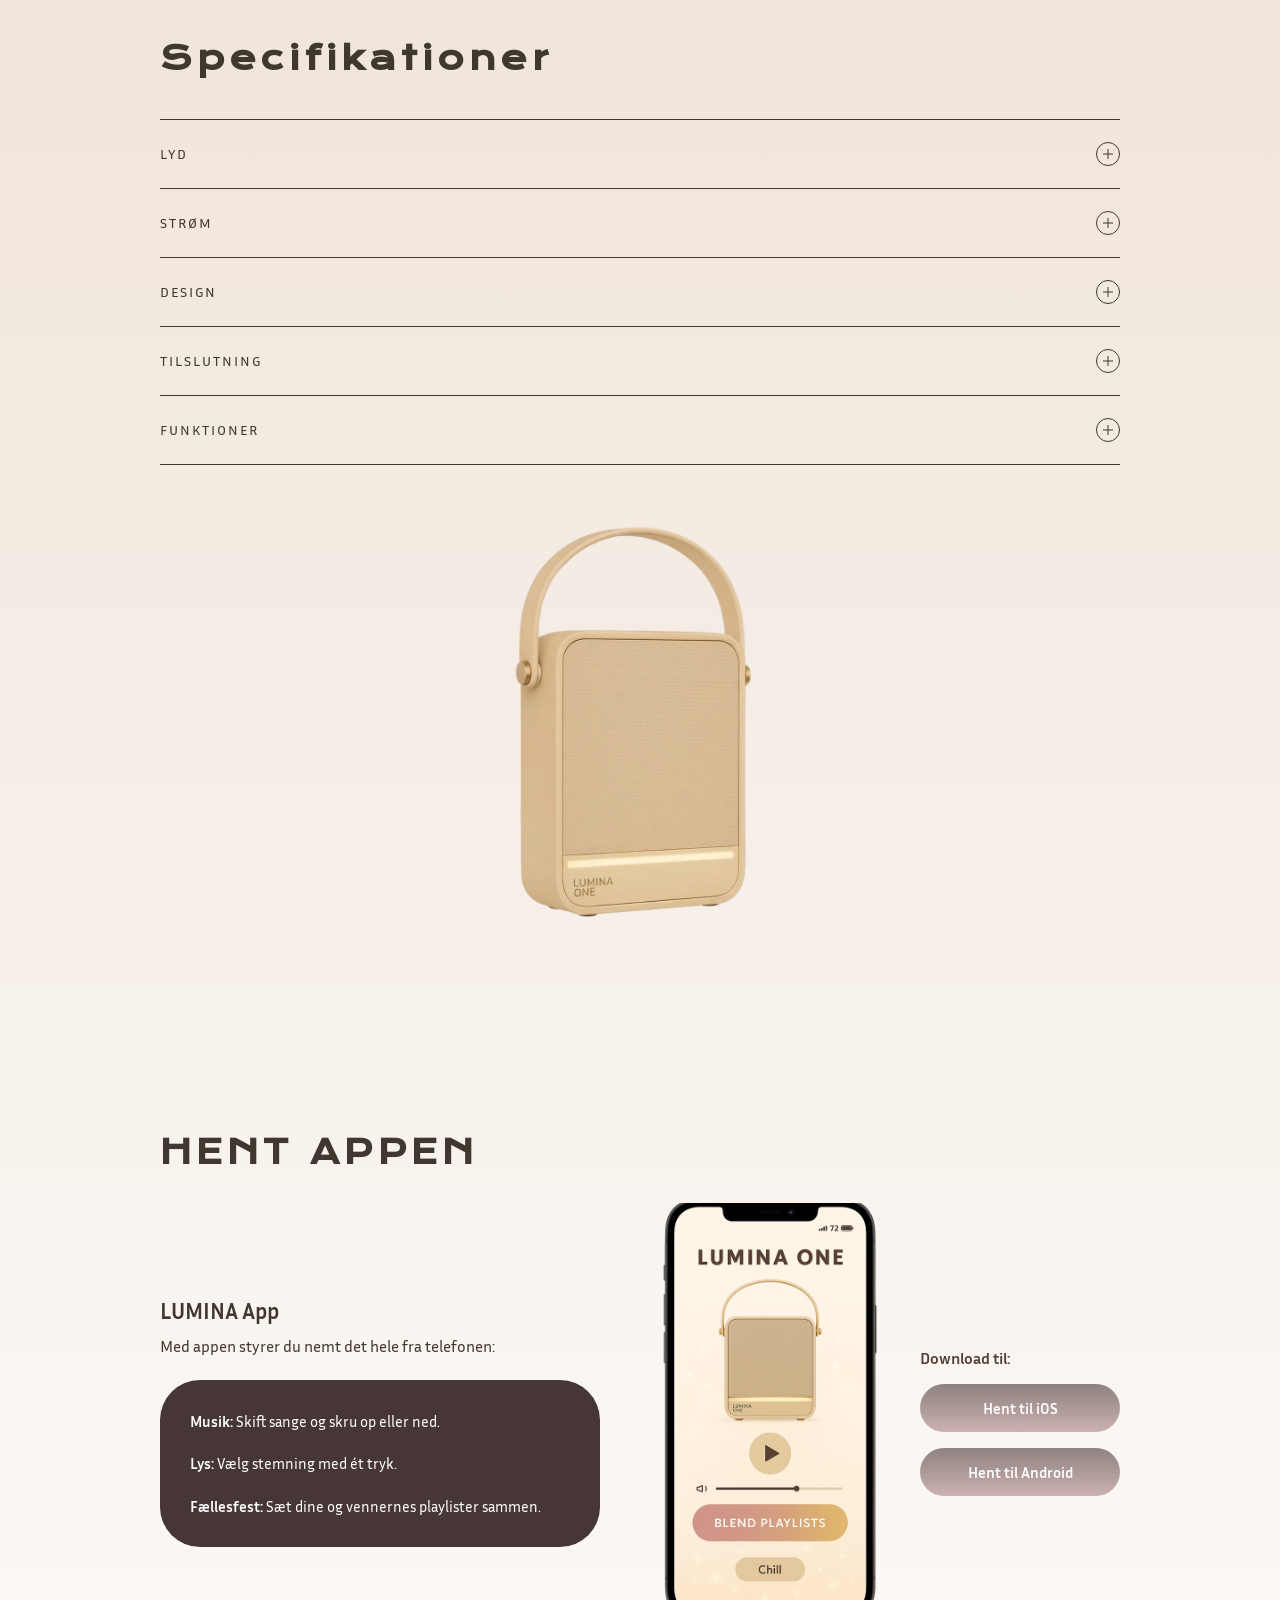
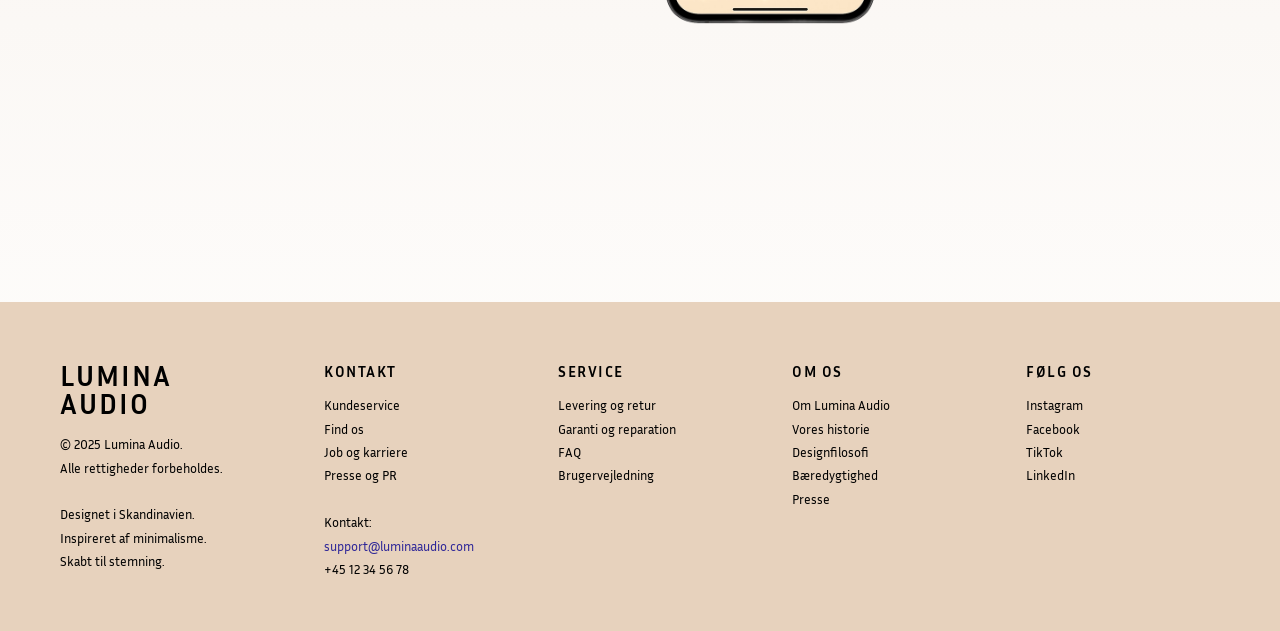
==== commit 77523762: "Kurv-sektion tilføjet + JS, CSS og HTML dertil." ====
--- a/index.html
+++ b/index.html
@@ -15,10 +15,9 @@
     <link rel="shortcut icon" href="img/favicon.ico" type="image/x-icon" />
   </head>
   <body>
-    <!-- Hero section med navbar -->
-    <section class="hero">
-      <header>
-        <nav class="navbar">
+    <!-- Header med navbar -->
+    <header>
+      <nav class="navbar">
           <div class="logo">
             <!-- width/height ≠ vist størrelse, css styrer stadig styling, det er bare så siden ikke hopper mens billedet loader -->
             <a href="#hero"><img
@@ -39,7 +38,7 @@
                   type="button"
                   aria-label="Luk menu"
                 >
-                  <img src="img/back.svg" alt="" width="44" height="44" class="close-menu-icon" />
+                  <img src="img/back.svg" alt="" width="44" height="44" class="close-menu-icon">
                 </button>
               </li>
               <li><a href="#products">PRODUKT</a></li>
@@ -55,39 +54,91 @@
               aria-expanded="false"
               aria-controls="navLinks"
             >
-              <img src="img/menu.svg" alt="" width="35" height="35" class="burger-icon" />
+              <img src="img/menu.svg" alt="" width="35" height="35" class="burger-icon">
             </button>
 
-            <img src="img/basket.svg" alt="Kurv" width="33" height="31" class="cart" />
+            <button type="button" class="cart-btn" id="cartBtn" aria-label="Åbn kurv">
+              <img src="img/basket.svg" alt="" width="33" height="31" class="cart">
+              <span class="cart-count" id="cartCount" hidden>0</span>
+            </button>
           </div>
 
           <div class="nav-overlay" id="navOverlay" aria-hidden="true"></div>
         </nav>
+
+        <!-- Kurv-panel -->
+        <div class="cart-panel" id="cartPanel">
+          <div class="cart-panel-header">
+            <button type="button" class="cart-close" id="cartCloseBtn" aria-label="Luk kurv">
+              <img src="img/back.svg" alt="" width="24" height="24" class="cart-close-icon">
+            </button>
+            <span class="cart-panel-logo" lang="en">LUMINA<br />AUDIO</span>
+          </div>
+
+          <h2 class="cart-panel-title">Indkøbskurv</h2>
+
+          <div class="cart-item" id="cartItem" hidden>
+            <img
+              src="img/lumina-speaker.webp"
+              alt="Lumina One højtaler"
+              lang="en"
+              width="439"
+              height="659"
+              class="cart-item-image">
+
+            <div class="cart-item-details">
+              <div class="cart-item-top">
+                <span class="cart-item-name" lang="en">LUMINA One</span>
+                <span class="cart-item-price">1.995,00</span>
+              </div>
+              <p class="cart-item-color">Farve: Beige</p>
+              <div class="cart-item-controls">
+                <div class="cart-qty">
+                  <button type="button" class="cart-qty-btn" id="cartMinusBtn" aria-label="Færre">−</button>
+                  <span class="cart-qty-value" id="cartQty">1</span>
+                  <button type="button" class="cart-qty-btn" id="cartPlusBtn" aria-label="Flere">+</button>
+                </div>
+                <button type="button" class="cart-remove" id="cartRemoveBtn">Fjern</button>
+              </div>
+            </div>
+          </div>
+
+          <p class="cart-empty" id="cartEmpty">Din kurv er tom.</p>
+
+          <div class="cart-total" id="cartTotalRow" hidden>
+            <span>Total:</span>
+            <span id="cartTotal">DKK 1.995,00</span>
+          </div>
+        </div>
+        <div class="cart-overlay" id="cartOverlay"></div>
       </header>
 
-      <main class="hero-content">
-        <figure class="hero-visual">
-          <h1 class="hero-lumina-writing" lang="en">
-            LUMINA
-            <span class="sr-only" lang="da">– bærbar Bluetooth-højttaler fra <span lang="en">Lumina Audio</span></span>
-          </h1>
-          <!-- LCP-billedet - fetchpriority=high henter den først -->
-          <img
-            src="img/hero-pic.webp"
-            alt="Lumina One højtaler"
-            lang="en"
-            class="hero-img"
-            width="1000"
-            height="1173"
-            fetchpriority="high"
-          />
-        </figure>
-        <button type="button" class="buy-now-btn" id="buyNowBtn">KØB NU</button>
-      </main>
-    </section>
-
-    <!-- Produkt sektion -->
+    <main>
+      <!-- Hero sektion -->
+      <section class="hero">
+        <div class="hero-content">
+          <figure class="hero-visual">
+            <h1 class="hero-lumina-writing" lang="en">
+              LUMINA
+              <span class="sr-only" lang="da">– bærbar Bluetooth-højttaler fra <span lang="en">Lumina Audio</span></span>
+            </h1>
+            <!-- LCP-billedet - fetchpriority=high henter den først -->
+            <img
+              src="img/hero-pic.webp"
+              alt="Lumina One højtaler"
+              lang="en"
+              class="hero-img"
+              width="1000"
+              height="1173"
+              fetchpriority="high">
+          </figure>
+          <button type="button" class="buy-now-btn" id="buyNowBtn">KØB NU</button>
+        </div>
+      </section>
+
+      <!-- Produkt sektion -->
     <section id="products" class="product">
+      <h2 class="sr-only">Produkt</h2>
       <article class="product-info">
         <h2 class="product-title" lang="en">LUMINA <span class="product-model">ONE</span></h2>
 
@@ -137,7 +188,13 @@
       </article>
 
       <figure class="product-visual">
-        <img src="img/product.webp" alt="Lumina One højtaler" lang="en" class="product-image" width="1000" height="1077" loading="lazy">
+        <img src="img/product.webp"
+         alt="Lumina One højtaler" 
+         lang="en" 
+         class="product-image" 
+         width="1000" 
+         height="1077" 
+         loading="lazy">
       </figure>
     </section>
 
@@ -153,8 +210,8 @@
             class="specs-toggle"
             id="specsToggleLyd"
             aria-expanded="false"
-            aria-controls="specsPanelLyd"
-          >
+            aria-controls="specsPanelLyd">
+
             LYD
             <span class="specs-icon" aria-hidden="true"></span>
           </button>
@@ -163,8 +220,7 @@
             id="specsPanelLyd"
             role="region"
             aria-labelledby="specsToggleLyd"
-            hidden
-          >
+            hidden>
             <p>
               Op til 100 dB – nok til en strandfest eller park-picnic uden at
               være "for meget".
@@ -178,8 +234,8 @@
             class="specs-toggle"
             id="specsToggleStroem"
             aria-expanded="false"
-            aria-controls="specsPanelStroem"
-          >
+            aria-controls="specsPanelStroem">
+
             STRØM
             <span class="specs-icon" aria-hidden="true"></span>
           </button>
@@ -188,8 +244,7 @@
             id="specsPanelStroem"
             role="region"
             aria-labelledby="specsToggleStroem"
-            hidden
-          >
+            hidden>
             <p>
               Op til 18 timers spilletid – genopladeligt batteri via USB-C.
             </p>
@@ -202,8 +257,8 @@
             class="specs-toggle"
             id="specsToggleDesign"
             aria-expanded="false"
-            aria-controls="specsPanelDesign"
-          >
+            aria-controls="specsPanelDesign">
+
             DESIGN
             <span class="specs-icon" aria-hidden="true"></span>
           </button>
@@ -212,8 +267,7 @@
             id="specsPanelDesign"
             role="region"
             aria-labelledby="specsToggleDesign"
-            hidden
-          >
+            hidden>
             <p>
               Vægt: kun 1,5 kg – nem at tage med i hånden eller i den
               medfølgende stof-<span lang="en">tote bag</span>.
@@ -232,8 +286,8 @@
             class="specs-toggle"
             id="specsToggleTilslutning"
             aria-expanded="false"
-            aria-controls="specsPanelTilslutning"
-          >
+            aria-controls="specsPanelTilslutning">
+
             TILSLUTNING
             <span class="specs-icon" aria-hidden="true"></span>
           </button>
@@ -242,8 +296,7 @@
             id="specsPanelTilslutning"
             role="region"
             aria-labelledby="specsToggleTilslutning"
-            hidden
-          >
+            hidden>
             <p>
               Bluetooth 5.3, aux-indgang og mulighed for at parre til 3 andre
               <span lang="en">Lumina One</span>-enheder.
@@ -257,8 +310,8 @@
             class="specs-toggle"
             id="specsToggleFunktioner"
             aria-expanded="false"
-            aria-controls="specsPanelFunktioner"
-          >
+            aria-controls="specsPanelFunktioner">
+
             FUNKTIONER
             <span class="specs-icon" aria-hidden="true"></span>
           </button>
@@ -267,8 +320,7 @@
             id="specsPanelFunktioner"
             role="region"
             aria-labelledby="specsToggleFunktioner"
-            hidden
-          >
+            hidden>
             <p>
               Lysstemning: integreret ambient-lys (kan tilpasses – fx
               <span lang="en">"chill", "party"</span> eller
@@ -292,8 +344,7 @@
         width="700"
         height="870"
         loading="lazy"
-        class="specs-image"
-      />
+        class="specs-image">
     </section>
 
     <!-- App -->
@@ -325,18 +376,18 @@
               width="494"
               height="984"
               loading="lazy"
-              class="app-image"
-            />
+              class="app-image">
           </figure>
 
           <div class="app-download">
             <p class="app-download-label">Download til:</p>
-            <a class="app-download-btn" aria-disabled="true" aria-label="Hent til iOS – knappen virker endnu ikke">Hent til <span lang="en">iOS</span></a>
-            <a class="app-download-btn" aria-disabled="true" aria-label="Hent til Android – knappen virker endnu ikke">Hent til <span lang="en">Android</span></a>
+            <a href="#" class="app-download-btn" aria-disabled="true" aria-label="Hent til iOS – knappen virker endnu ikke">Hent til <span lang="en">iOS</span></a>
+            <a href="#" class="app-download-btn" aria-disabled="true" aria-label="Hent til Android – knappen virker endnu ikke">Hent til <span lang="en">Android</span></a>
           </div>
         </div>
       </div>
     </section>
+    </main>
 
     <!-- Footer -->
     <footer>
@@ -373,8 +424,8 @@
             <p>
               Kundeservice<br />
               Find os<br />
-              Job & karriere<br />
-              Presse & PR<br /><br />
+              Job og karriere<br />
+              Presse og PR<br /><br />
               Kontakt:<br />
               <a href="mailto:support@luminaaudio.com" class="mail"
                 >support@luminaaudio.com</a
@@ -403,8 +454,8 @@
             hidden
           >
             <p>
-              Levering & retur<br />
-              Garanti & reparation<br />
+              Levering og retur<br />
+              Garanti og reparation<br />
               FAQ<br />
               Brugervejledning
             </p>
--- a/css/style.css
+++ b/css/style.css
@@ -29,6 +29,7 @@
   --farve2: #e1d3c2;
   --farve3: #f0e4d9;
   --font-farve: #514237;
+  --font-farve2: #40382e;
 
   --logo-font: "Koulen", sans-serif;
   --overskrift-font: "Krona One", sans-serif;
@@ -136,13 +137,230 @@
   display: none;
 }
 
+.cart-btn {
+  position: relative;
+  display: inline-flex;
+  background: none;
+  border: none;
+  padding: 0;
+  cursor: pointer;
+}
+
 .cart {
   width: 24px;
   height: auto;
   transition: 0.3s ease;
 }
-.cart:hover {
+.cart-btn:hover .cart {
   transform: scale(1.1);
+}
+
+.cart-count {
+  position: absolute;
+  top: -8px;
+  right: -8px;
+  min-width: 16px;
+  height: 16px;
+  padding: 0 4px;
+  display: flex;
+  align-items: center;
+  justify-content: center;
+  border-radius: 999px;
+  background: var(--font-farve);
+  color: white;
+  font-family: var(--brødtekst-font);
+  font-size: 11px;
+  line-height: 1;
+}
+.cart-count[hidden] {
+  display: none;
+}
+
+/* ---- Kurv-panel ---- */
+.cart-panel {
+  position: fixed;
+  top: 0;
+  right: 0;
+  width: 100%;
+  max-width: 420px;
+  height: 100vh;
+  padding: 24px;
+  background: var(--farve3);
+  box-shadow: -4px 0 20px rgba(0, 0, 0, 0.15);
+  transform: translateX(100%);
+  visibility: hidden; /* fjerner knapperne indeni fra tab-rækkefølgen, mens den er lukket */
+  transition: transform 0.3s ease, visibility 0s linear 0.3s;
+  z-index: 30;
+  overflow-y: auto;
+}
+.cart-panel.open {
+  transform: translateX(0);
+  visibility: visible; /* gør den synlig/tastatur-venlig med det samme, den åbnes */
+  transition: transform 0.3s ease;
+}
+
+.cart-panel-header {
+  position: relative;
+  display: flex;
+  align-items: center;
+  justify-content: center;
+  margin-bottom: 30px;
+}
+
+.cart-close {
+  position: absolute;
+  left: 0;
+  display: flex;
+  align-items: center;
+  justify-content: center;
+  min-width: 44px;
+  min-height: 44px;
+  margin-left: -10px;
+  background: none;
+  border: none;
+  cursor: pointer;
+}
+.cart-close-icon {
+  width: 22px;
+  height: auto;
+}
+
+.cart-panel-logo {
+  font-family: var(--logo-font);
+  font-size: 16px;
+  letter-spacing: 3px;
+  line-height: 1.3;
+  text-align: center;
+  color: var(--font-farve);
+}
+
+.cart-panel-title {
+  font-family: var(--overskrift-font);
+  font-size: 22px;
+  letter-spacing: 0.05em;
+  color: var(--font-farve2);
+  margin-bottom: 20px;
+}
+
+.cart-item {
+  display: flex;
+  gap: 16px;
+  padding: 20px;
+  background: var(--farve1);
+  border-radius: 16px;
+}
+.cart-item[hidden] {
+  display: none;
+}
+
+.cart-item-image {
+  width: 80px;
+  height: auto;
+  flex-shrink: 0;
+}
+
+.cart-item-details {
+  flex: 1;
+  min-width: 0;
+}
+
+.cart-item-top {
+  display: flex;
+  align-items: baseline;
+  justify-content: space-between;
+  gap: 10px;
+  font-family: var(--brødtekst-font);
+}
+.cart-item-name {
+  font-weight: 700;
+  color: var(--font-farve2);
+}
+.cart-item-price {
+  font-weight: 700;
+  color: var(--font-farve2);
+  white-space: nowrap;
+}
+
+.cart-item-color {
+  font-family: var(--brødtekst-font);
+  font-size: 13px;
+  color: var(--font-farve2);
+  margin: 6px 0 16px;
+}
+
+.cart-item-controls {
+  display: flex;
+  align-items: center;
+  justify-content: space-between;
+  gap: 10px;
+}
+
+.cart-qty {
+  display: flex;
+  align-items: center;
+  gap: 14px;
+  padding: 6px 12px;
+  border: 1px solid var(--font-farve2);
+  border-radius: 30px;
+}
+.cart-qty-btn {
+  background: none;
+  border: none;
+  font-size: 16px;
+  line-height: 1;
+  color: var(--font-farve2);
+  cursor: pointer;
+}
+.cart-qty-value {
+  font-family: var(--brødtekst-font);
+  min-width: 12px;
+  text-align: center;
+}
+
+.cart-remove {
+  background: none;
+  border: none;
+  font-family: var(--brødtekst-font);
+  font-size: 13px;
+  text-decoration: underline;
+  color: var(--font-farve2);
+  cursor: pointer;
+}
+
+.cart-empty {
+  font-family: var(--brødtekst-font);
+  color: var(--font-farve2);
+}
+.cart-empty[hidden] {
+  display: none;
+}
+
+.cart-total {
+  display: flex;
+  justify-content: space-between;
+  margin-top: 24px;
+  padding-top: 20px;
+  border-top: 1px solid var(--font-farve2);
+  font-family: var(--brødtekst-font);
+  font-weight: 700;
+  color: var(--font-farve2);
+}
+.cart-total[hidden] {
+  display: none;
+}
+
+.cart-overlay {
+  position: fixed;
+  inset: 0;
+  background: rgba(0, 0, 0, 0.4);
+  opacity: 0;
+  pointer-events: none;
+  transition: opacity 0.3s ease;
+  z-index: 29;
+}
+.cart-overlay.open {
+  opacity: 1;
+  pointer-events: auto;
 }
 
 /* ===== Hero sektion ===== */
@@ -224,7 +442,7 @@
 .product-title {
   font-size: 50px;
   font-family: var(--logo-font);
-  color: #40382e;
+  color: var(--font-farve2);
   letter-spacing: 10px;
 }
 .product-model {
@@ -237,7 +455,7 @@
 .product-description {
   font-family: var(--brødtekst-font);
   font-size: 16px;
-  color: #40382e;
+  color: var(--font-farve2);
   margin: 20px 0;
 }
 
@@ -248,8 +466,8 @@
 /* Farvevælger med streger */
 
 .color-selector {
-  border-top: 2px solid #40382e;
-  border-bottom: 2px solid #40382e;
+  border-top: 2px solid var(--font-farve2);
+  border-bottom: 2px solid var(--font-farve2);
   padding: 15px 0;
   display: flex;
   align-items: center;
@@ -273,7 +491,7 @@
   width: 44px;
   height: 44px;
   padding: 0;
-  border: 1px solid #40382e;
+  border: 1px solid var(--font-farve2);
   border-radius: 50%;
   background: none;
   font-family: var(--brødtekst-font);
@@ -282,7 +500,7 @@
   text-transform: uppercase;
   text-align: center;
   line-height: 1;
-  color: #40382e;
+  color: var(--font-farve2);
   cursor: pointer;
   transition: 0.3s ease;
 }
@@ -307,7 +525,7 @@
   margin: 20px 0;
   font-family: var(--brødtekst-font);
   font-size: 24px;
-  color: #40382e;
+  color: var(--font-farve2);
 }
 
 /* Knap: LÆG I KURV */
@@ -355,7 +573,7 @@
   font-family: var(--overskrift-font);
   font-size: clamp(1.3rem, 5vw, 2rem);
   letter-spacing: 0.15em;
-  color: #40382e;
+  color: var(--font-farve2);
 }
 
 .specs-list {
@@ -364,10 +582,10 @@
 }
 
 .specs-item {
-  border-bottom: 1px solid #40382e;
+  border-bottom: 1px solid var(--font-farve2);
 }
 .specs-item:first-child {
-  border-top: 1px solid #40382e;
+  border-top: 1px solid var(--font-farve2);
 }
 
 .specs-toggle {
@@ -381,7 +599,7 @@
   font-family: var(--brødtekst-font);
   font-size: 14px;
   letter-spacing: 2px;
-  color: #40382e;
+  color: var(--font-farve2);
   text-align: left;
   cursor: pointer;
 }
@@ -391,7 +609,7 @@
   flex-shrink: 0;
   width: 24px;
   height: 24px;
-  border: 1px solid #40382e;
+  border: 1px solid var(--font-farve2);
   border-radius: 50%;
 }
 .specs-icon::before,
@@ -400,7 +618,7 @@
   position: absolute;
   top: 50%;
   left: 50%;
-  background: #40382e;
+  background: var(--font-farve2);
   transition: transform 0.3s ease;
 }
 .specs-icon::before {
@@ -452,7 +670,7 @@
   font-size: clamp(1.3rem, 5vw, 2rem);
   letter-spacing: 0.15em;
   text-transform: uppercase;
-  color: #40382e;
+  color: var(--font-farve2);
 }
 
 .app-columns {
@@ -472,14 +690,14 @@
   font-family: var(--brødtekst-font);
   font-size: 22px;
   font-weight: 700;
-  color: #40382e;
+  color: var(--font-farve2);
   margin-bottom: 12px;
 }
 
 .app-description {
   font-family: var(--brødtekst-font);
   font-size: 16px;
-  color: #40382e;
+  color: var(--font-farve2);
   margin-bottom: 24px;
 }
 
@@ -600,10 +818,10 @@
 }
 
 .footer-item {
-  border-top: 1px solid #40382e;
+  border-top: 1px solid var(--font-farve2);
 }
 .footer-item:last-child {
-  border-bottom: 1px solid #40382e;
+  border-bottom: 1px solid var(--font-farve2);
 }
 
 .footer-toggle {
@@ -725,11 +943,14 @@
     background: var(--farve3);
     box-shadow: -4px 0 20px rgba(0, 0, 0, 0.15);
     transform: translateX(100%);
-    transition: transform 0.3s ease;
+    visibility: hidden; /* fjerner links/knap indeni fra tab-rækkefølgen, mens den er lukket */
+    transition: transform 0.3s ease, visibility 0s linear 0.3s;
     z-index: 25;
   }
   .nav-links.open {
     transform: translateX(0);
+    visibility: visible; /* gør den synlig/tastatur-venlig med det samme, den åbnes */
+    transition: transform 0.3s ease;
   }
 
   .nav-links-close {
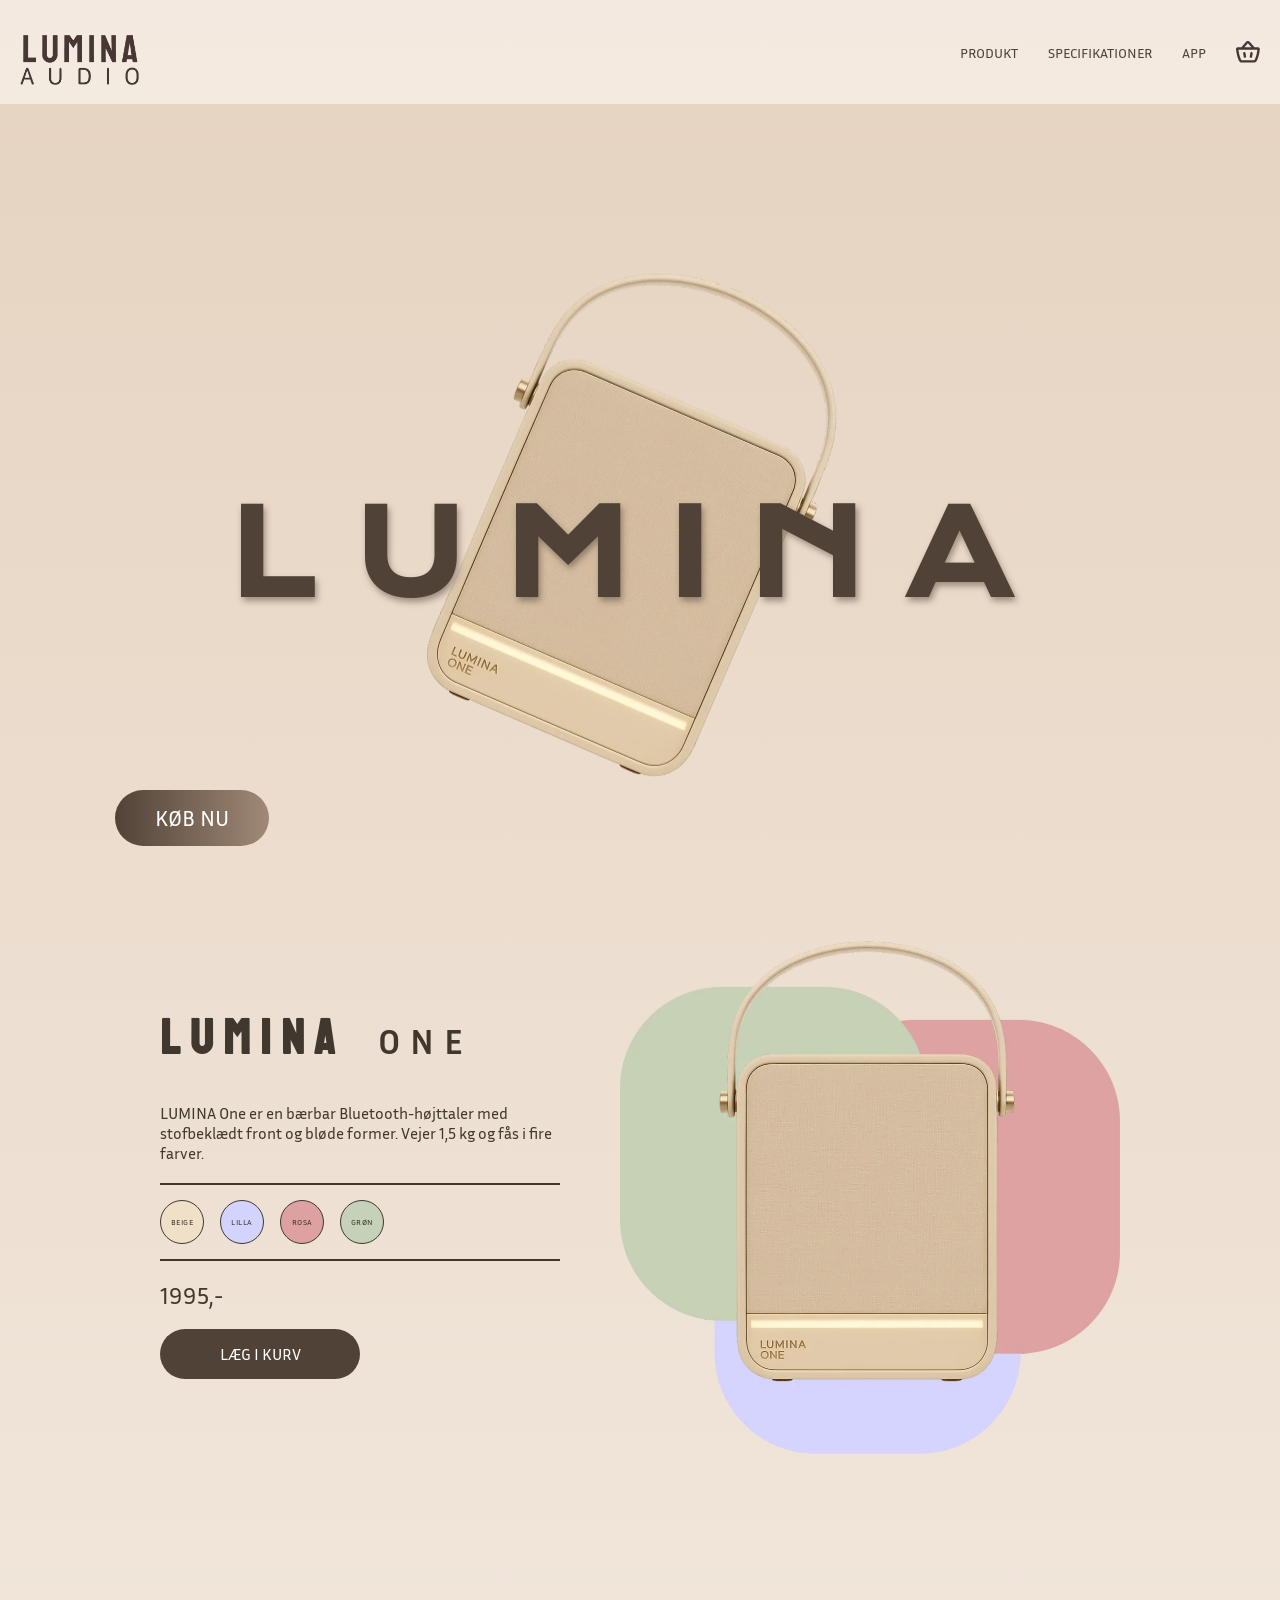
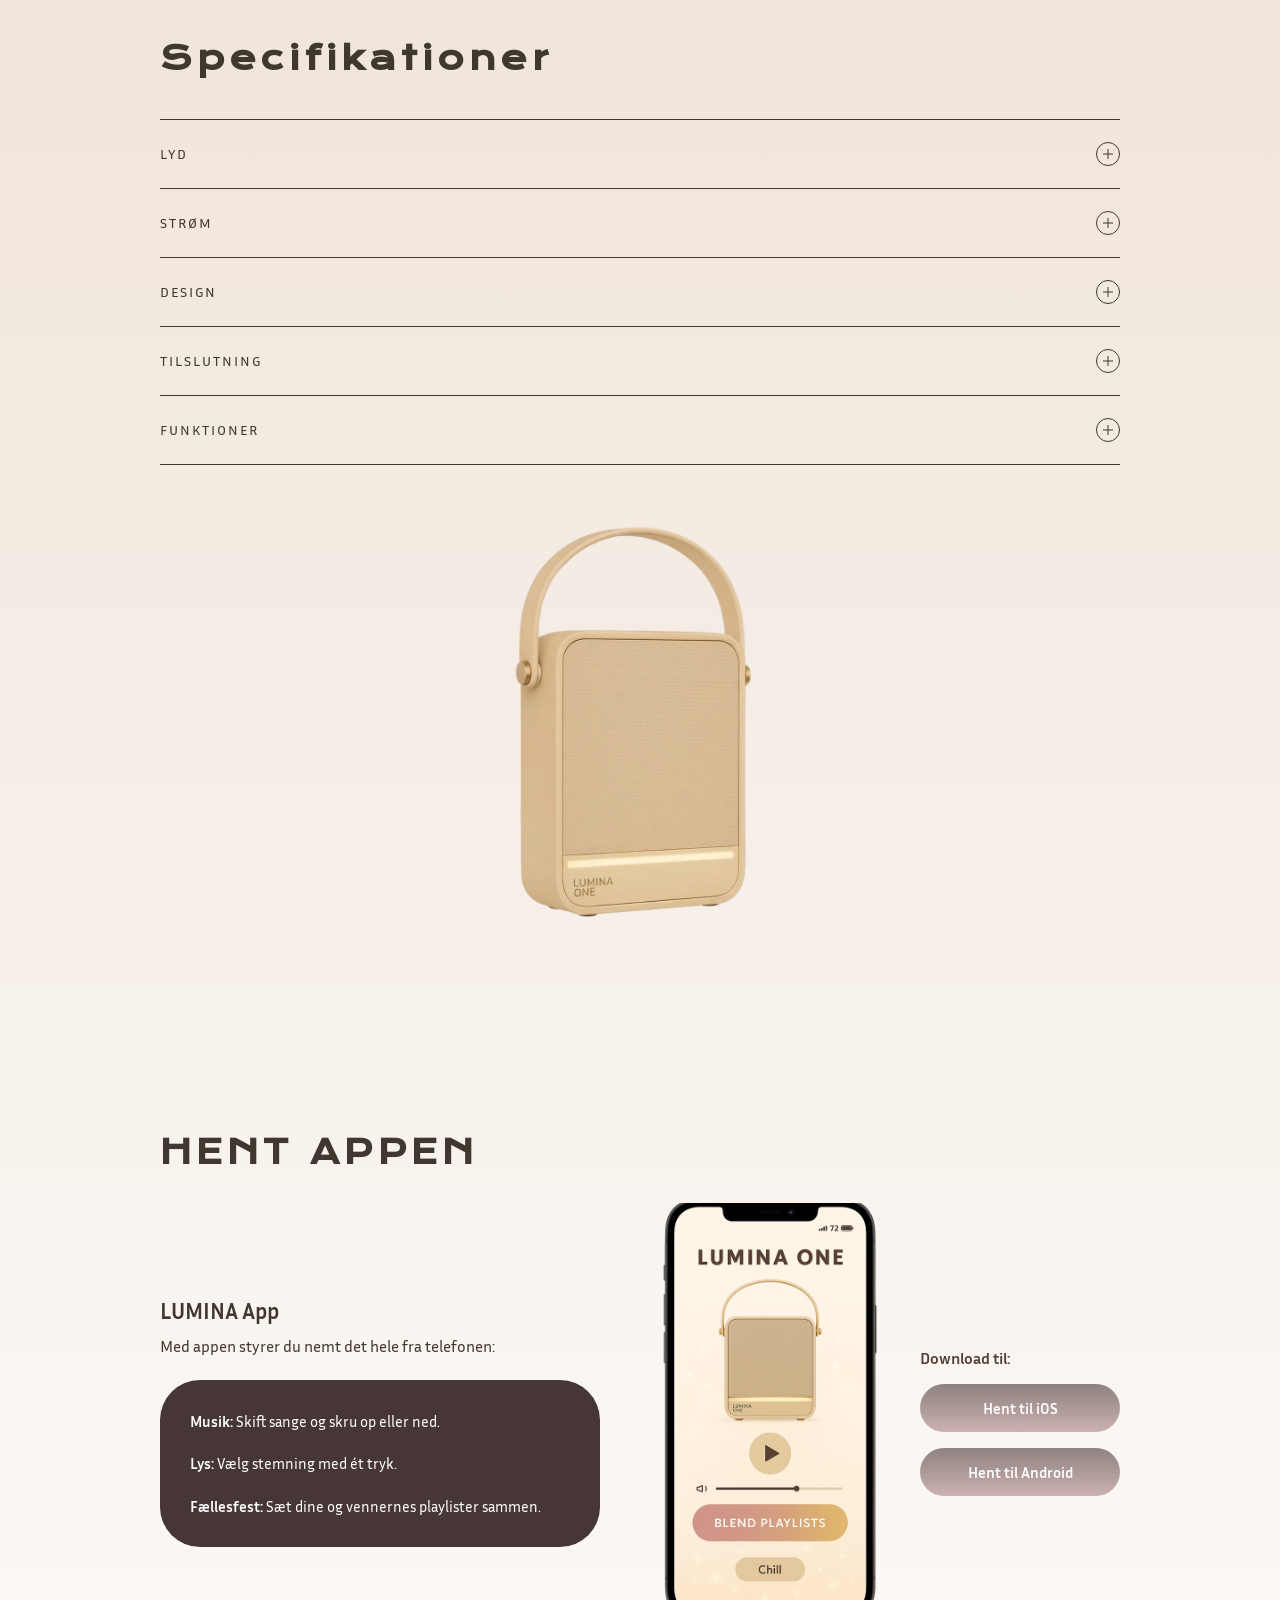
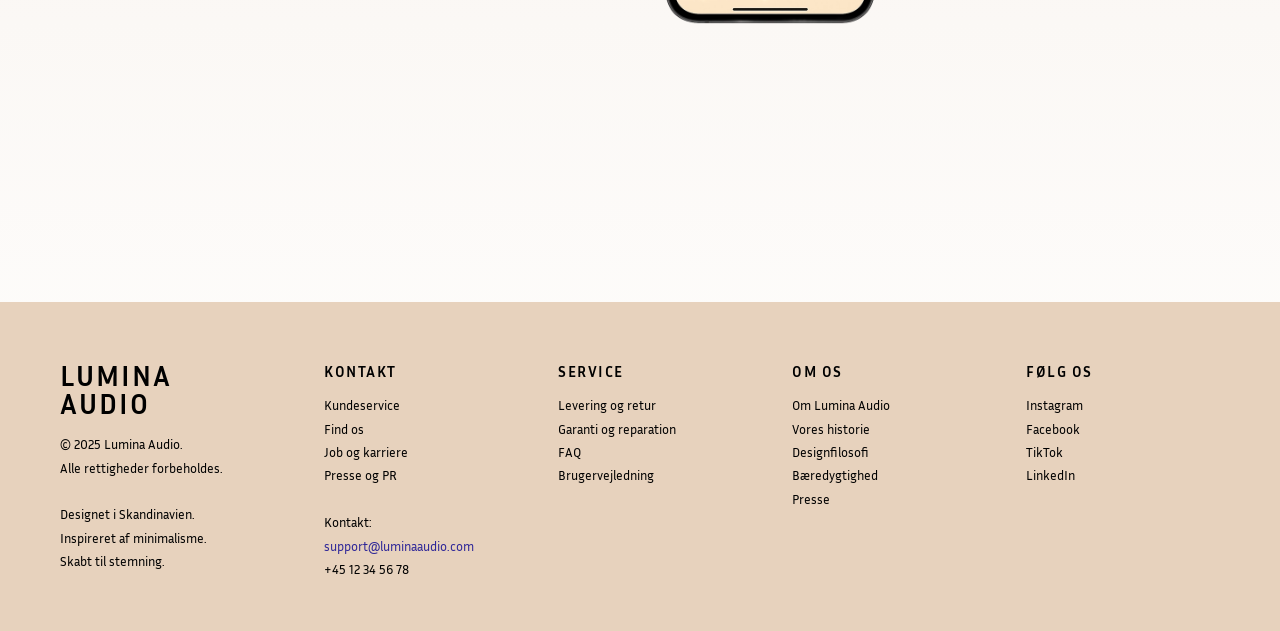
==== commit b84b7b90: "Tjekkede op på 3. prioritering - og lavede passende rettelser 3 punkt på prioriteringslisten lyder: " ====
--- a/index.html
+++ b/index.html
@@ -143,10 +143,7 @@
         <h2 class="product-title" lang="en">LUMINA <span class="product-model">ONE</span></h2>
 
         <p class="product-description" id="productDescription">
-          <span lang="en">LUMINA One</span> er en bærbar Bluetooth-højttaler, designet som en fusion af
-          skandinavisk elegance og kraftfuld lydteknologi. Den er lavet til at
-          være let, smuk og social, og har funktioner, der passer til den
-          livsstil, hvor musik er et fællesskab – ikke bare en baggrund.
+          <span lang="en">LUMINA One</span> er en bærbar Bluetooth-højttaler med stofbeklædt front og bløde former. Vejer 1,5 kg og fås i fire farver.
         </p>
 
         <button
@@ -268,15 +265,13 @@
             role="region"
             aria-labelledby="specsToggleDesign"
             hidden>
-            <p>
-              Vægt: kun 1,5 kg – nem at tage med i hånden eller i den
-              medfølgende stof-<span lang="en">tote bag</span>.
-            </p>
-            <p>Design: bløde former, stofbeklædt front.</p>
-            <p>
-              Findes i farverne:
-              <span lang="en">Moonlight White, Dusty Rose, Sage Green, Lavender Mist</span>.
-            </p>
+            <ul class="specs-facts">
+              <li><strong>Mål:</strong> 20 × 9 × 9 cm</li>
+              <li><strong>Vægt:</strong> 1,5 kg</li>
+              <li><strong>Form:</strong> rund, stofbeklædt front</li>
+              <li><strong>Farver:</strong> <span lang="en">Moonlight White, Dusty Rose, Sage Green, Lavender Mist</span></li>
+              <li><strong>Medfølger:</strong> stof-taske</li>
+            </ul>
           </div>
         </div>
 
--- a/css/style.css
+++ b/css/style.css
@@ -647,6 +647,21 @@
   margin-bottom: 12px;
 }
 .specs-panel p:last-child {
+  margin-bottom: 0;
+}
+.specs-panel ul {
+  margin: 0;
+  padding-left: 18px;
+}
+.specs-panel li {
+  font-family: var(--brødtekst-font);
+  font-size: 13px;
+  letter-spacing: 0.5px;
+  color: var(--font-farve);
+  line-height: 1.6;
+  margin-bottom: 8px;
+}
+.specs-panel li:last-child {
   margin-bottom: 0;
 }
 
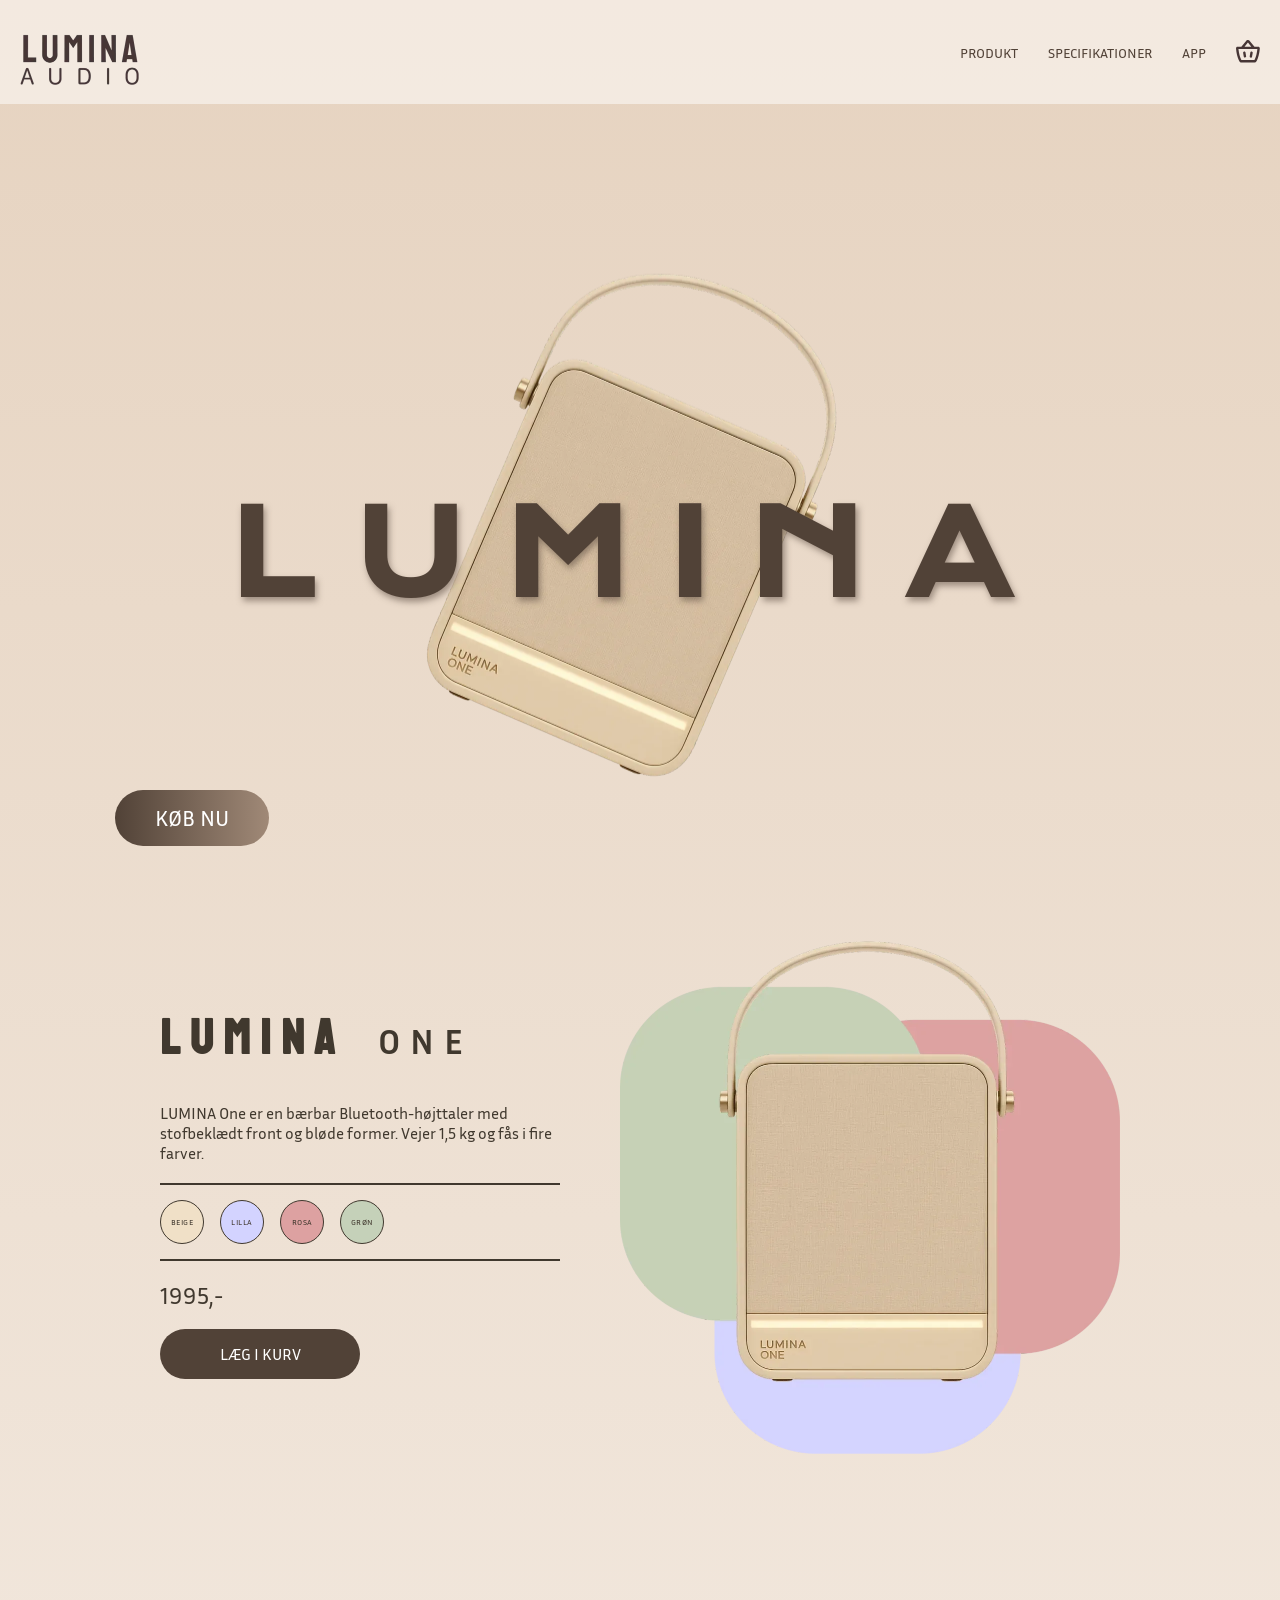
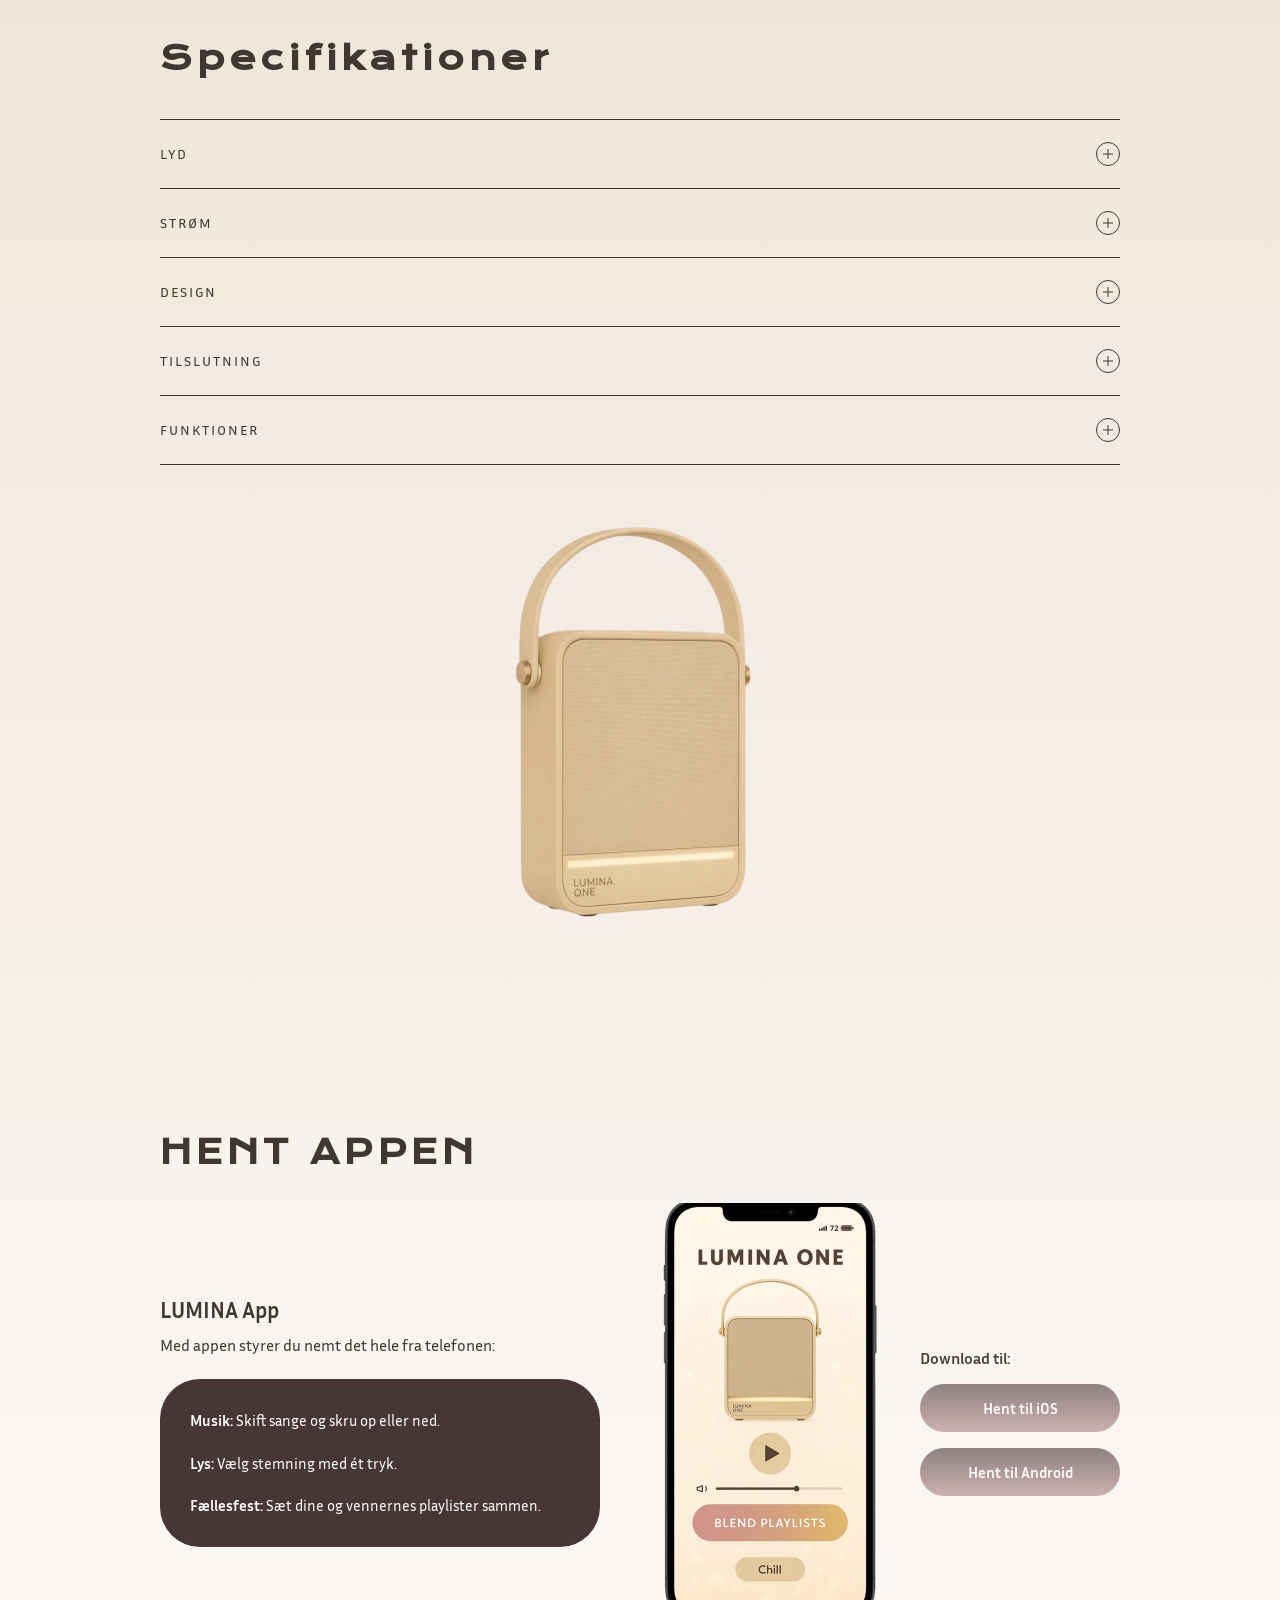
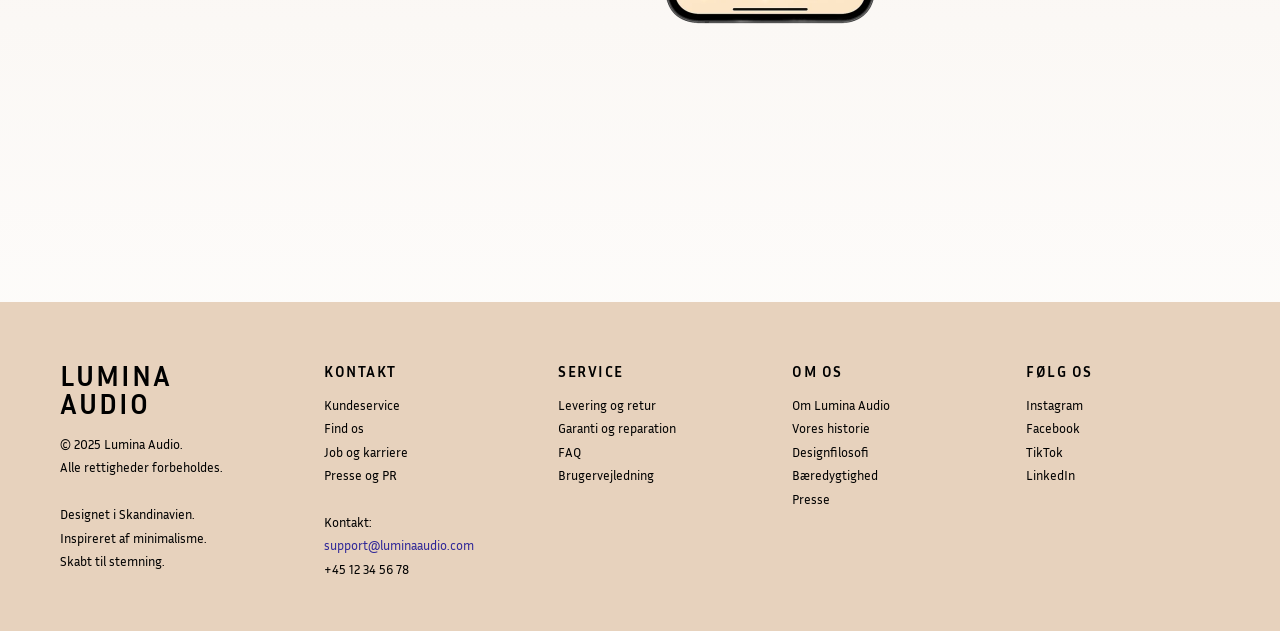
==== commit 21b4c6bb: "Billed-filer gjort mindre Jeg opdag at billederne kunne gøres mindre" ====
--- a/index.html
+++ b/index.html
@@ -24,8 +24,8 @@
                 src="img/lumina-logo.webp"
                 alt="Lumina Audio logo"
                 lang="en"
-                width="459"
-                height="274"
+                width="240"
+                height="143"
                 class="logo-img"></a>
           </div>
 
@@ -82,8 +82,8 @@
               src="img/lumina-speaker.webp"
               alt="Lumina One højtaler"
               lang="en"
-              width="439"
-              height="659"
+              width="160"
+              height="240"
               class="cart-item-image">
 
             <div class="cart-item-details">
@@ -334,10 +334,10 @@
 
       <img
         src="img/3d-pic-speaker.webp"
-        alt="Lumina One højtaler"
+        alt=""
         lang="en"
-        width="700"
-        height="870"
+        width="640"
+        height="795"
         loading="lazy"
         class="specs-image">
     </section>
@@ -368,8 +368,8 @@
             <img
               src="img/app-lumina.webp"
               alt="Lumina-appen med afspilningsknap, lydstyrke og knapperne Blend Playlists og Chill"
-              width="494"
-              height="984"
+              width="440"
+              height="876"
               loading="lazy"
               class="app-image">
           </figure>
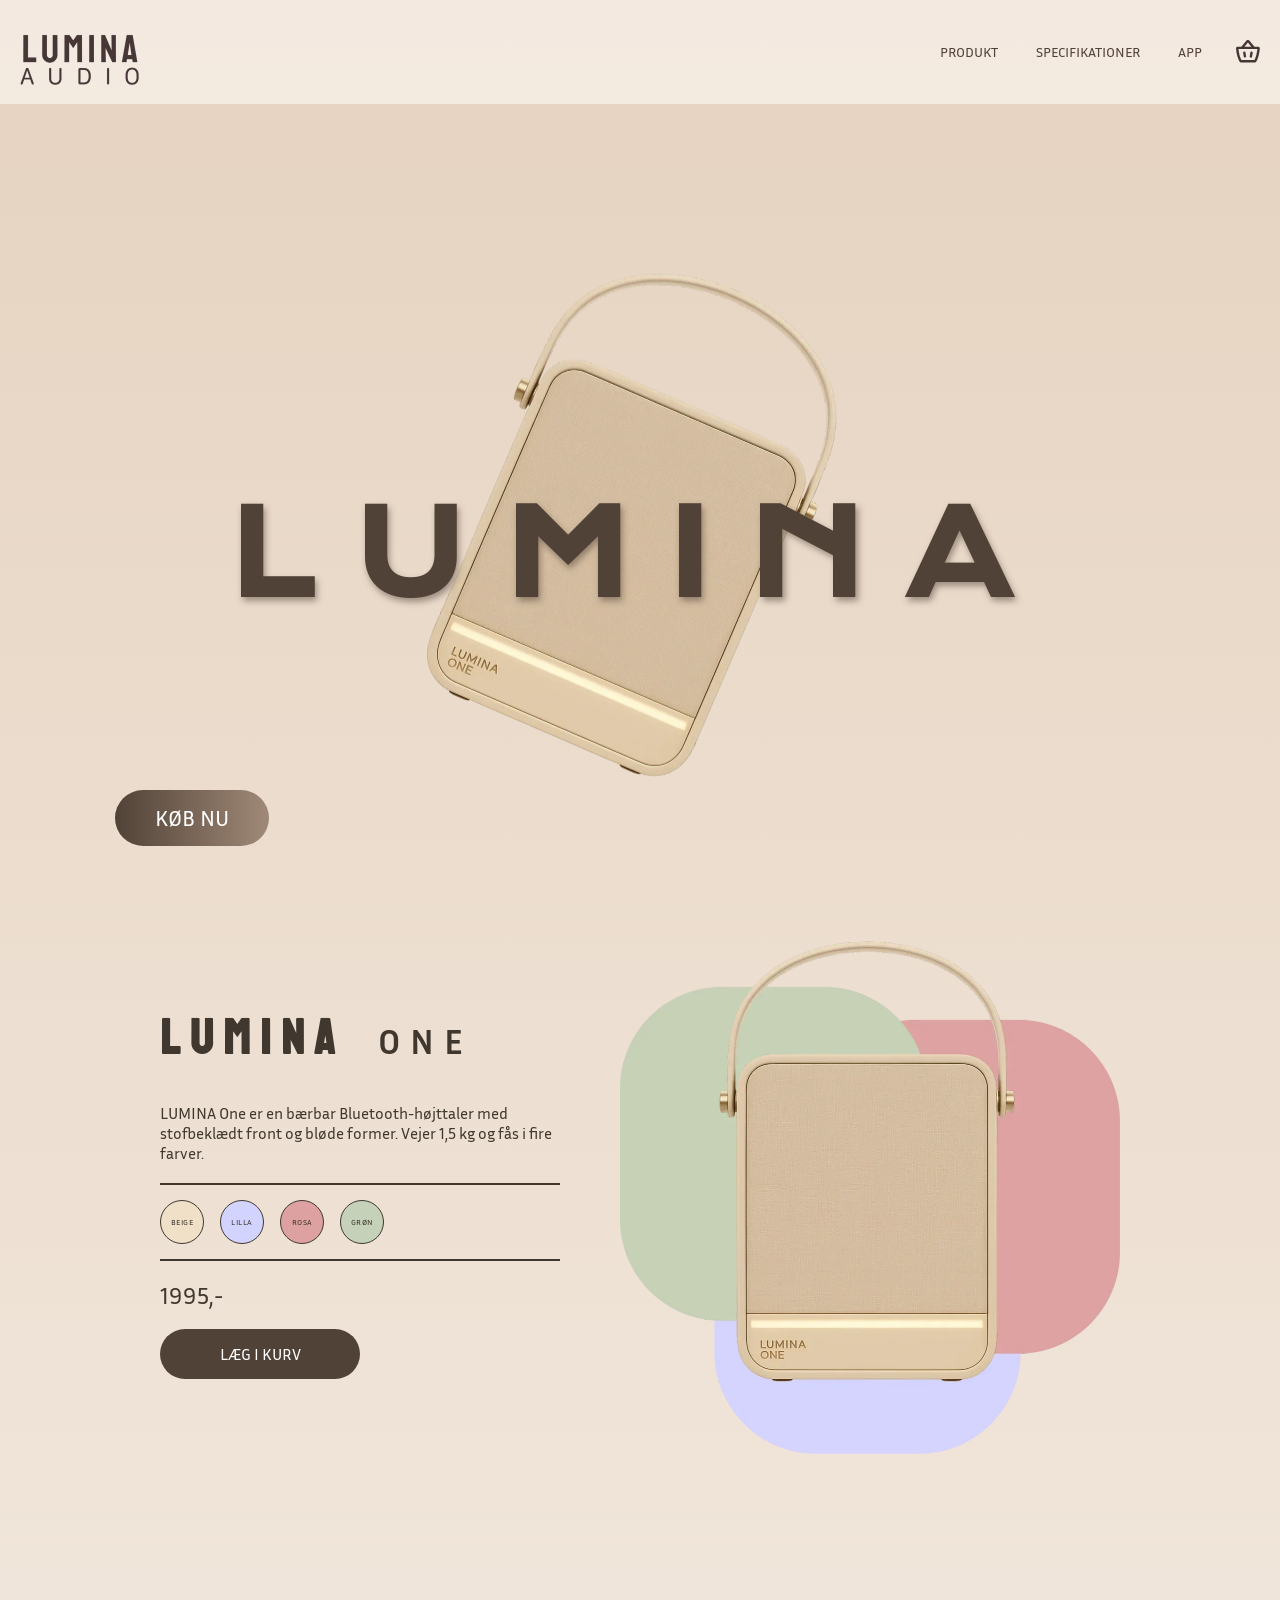
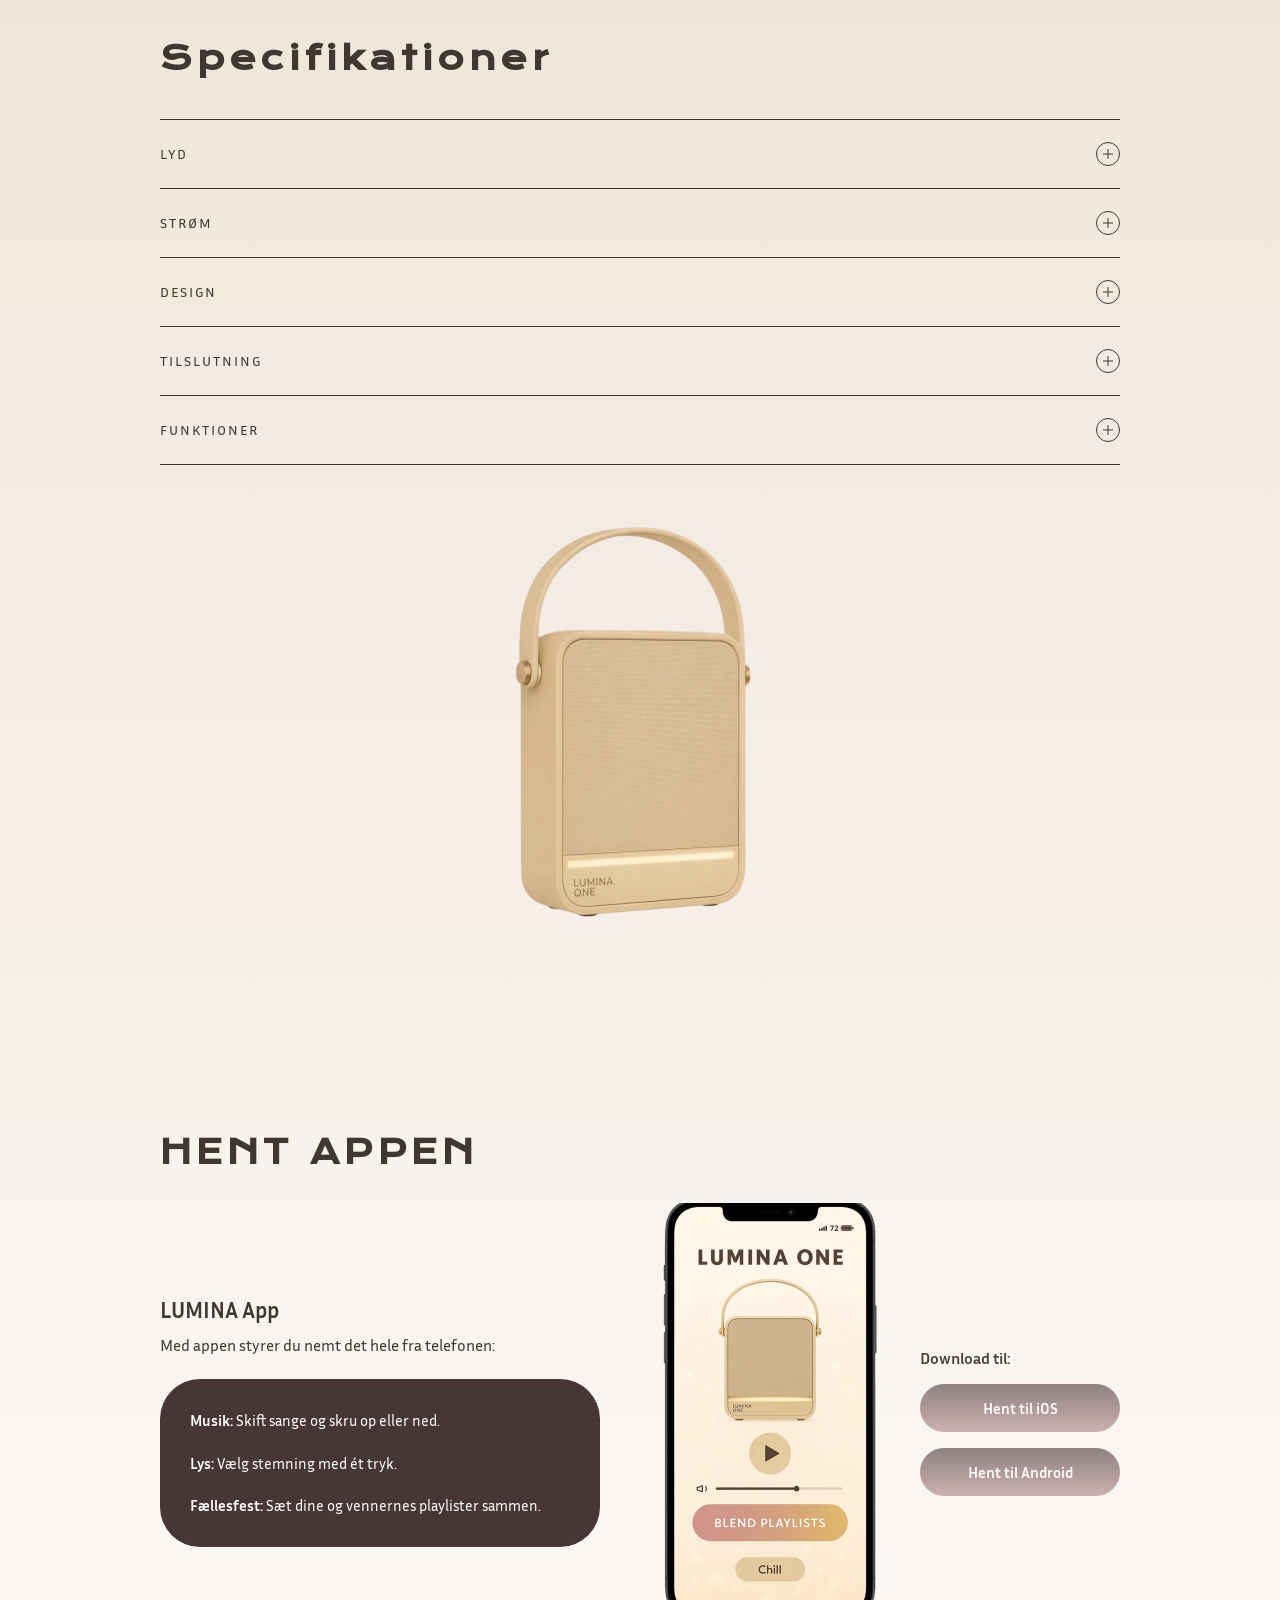
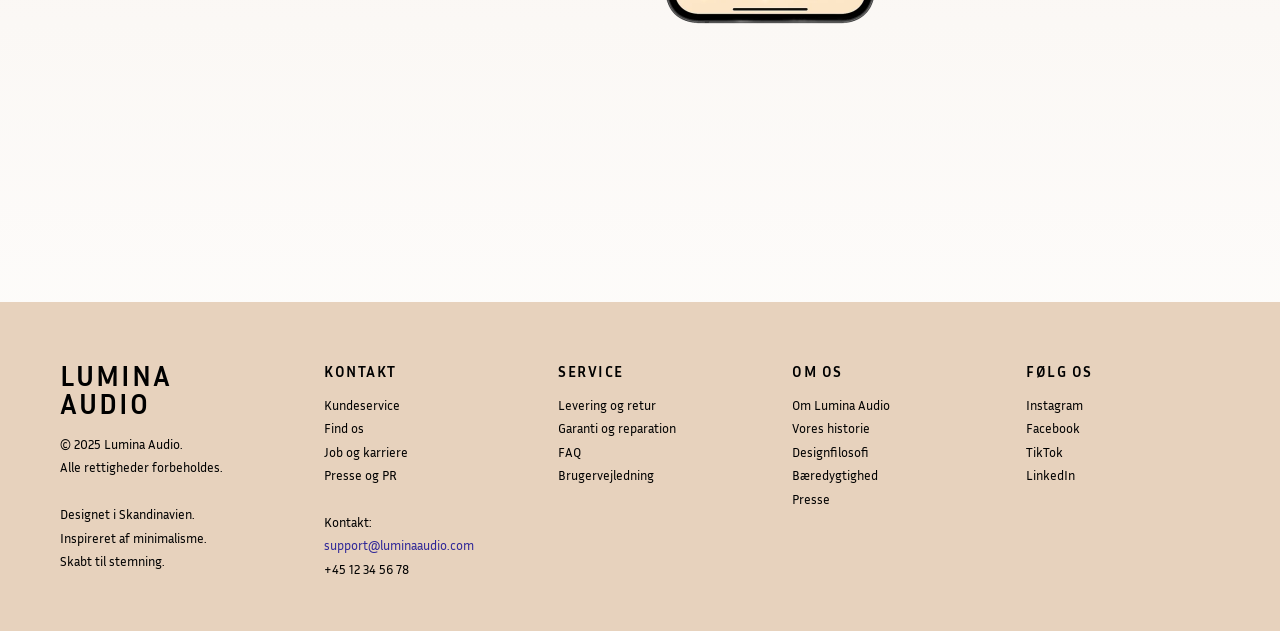
==== commit 9f97a315: "Tjekkede op på WAVE WAVE fortalte, jeg havde et ugyldigt link på mit logo. Det er rettet, og fungere" ====
--- a/index.html
+++ b/index.html
@@ -115,7 +115,7 @@
 
     <main>
       <!-- Hero sektion -->
-      <section class="hero">
+      <section class="hero" id="hero">
         <div class="hero-content">
           <figure class="hero-visual">
             <h1 class="hero-lumina-writing" lang="en">
--- a/css/style.css
+++ b/css/style.css
@@ -86,6 +86,10 @@
 }
 
 .nav-links a {
+  display: inline-flex;
+  align-items: center;
+  min-height: 44px;
+  padding: 0 4px;
   font-family: var(--brødtekst-font);
   font-size: 14px;
   text-decoration: none;
